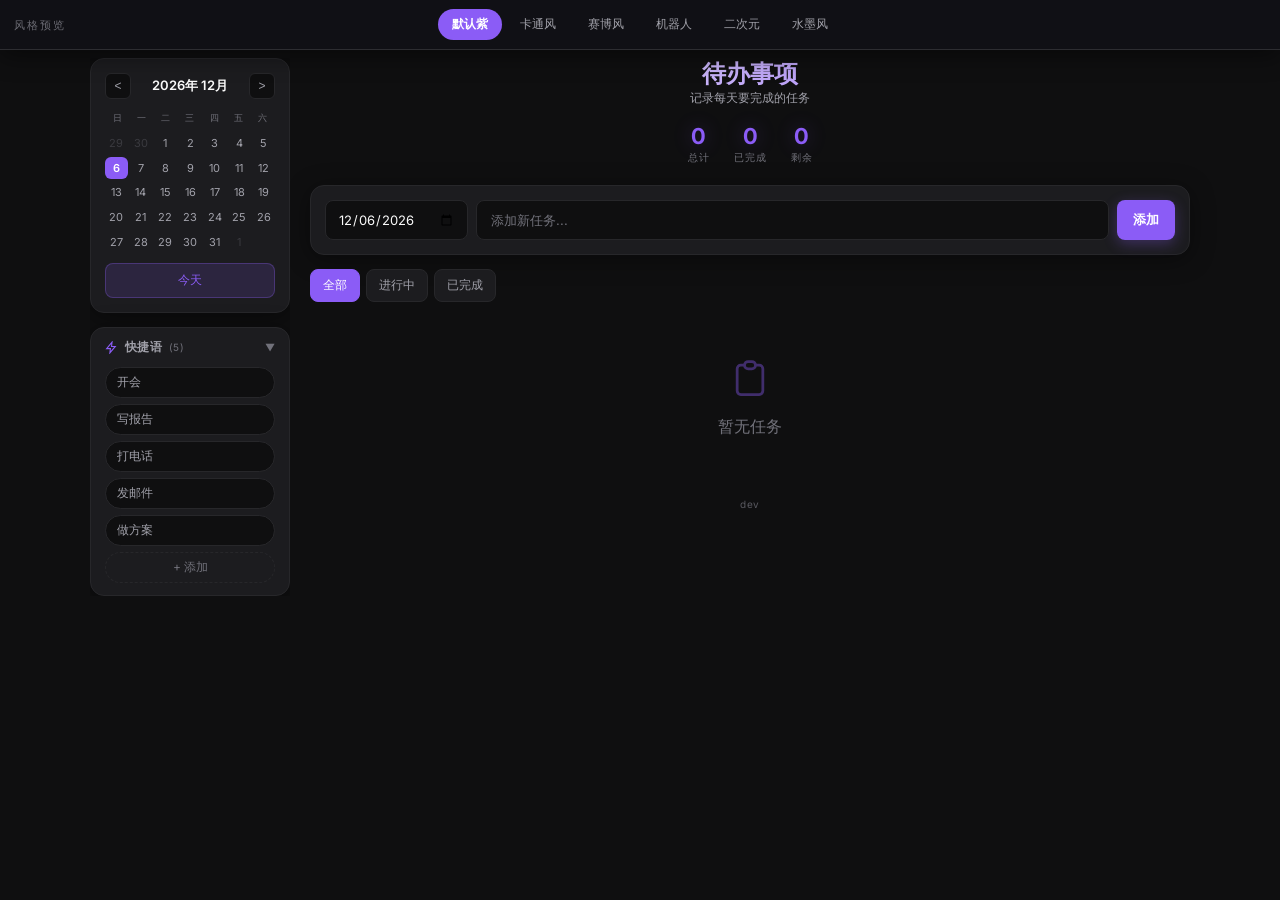
==== index.html @ 4dd4e29d "feat: 风格切换器改为常驻，默认紫，选择记忆 - 去掉「带 ?skin= 才显示」的门控，切换器始终显示；body 直接带 has-skinbar - 状态优先级：URL ?skin= > loc" ====
<!DOCTYPE html>
<html lang="zh-CN">
<head>
  <meta charset="UTF-8">
  <meta name="viewport" content="width=device-width, initial-scale=1.0">
  <title>待办事项</title>
  <link rel="icon" href="data:image/svg+xml,%3Csvg xmlns='http://www.w3.org/2000/svg' viewBox='0 0 32 32'%3E%3Crect width='32' height='32' rx='7' fill='%238b5cf6'/%3E%3Cpath d='M9 16.5l4.5 4.5L23 11' fill='none' stroke='%23fff' stroke-width='3' stroke-linecap='round' stroke-linejoin='round'/%3E%3C/svg%3E">
  <link href="https://fonts.googleapis.com/css2?family=Inter:wght@400;500;600;700&display=swap" rel="stylesheet">
  <style>
    * { margin: 0; padding: 0; box-sizing: border-box; }
    :root {
      --bg-primary: #0f0f10; --bg-card: #1c1c1f; --text-primary: #fafafa;
      --text-secondary: #a1a1aa; --text-muted: #71717a; --border: #27272a;
      --accent: #8b5cf6; --accent-light: rgba(139,92,246,0.15);
      --accent-glow: rgba(139,92,246,0.3); --danger: #f87171; --success: #4ade80; --shadow: 0 4px 24px rgba(0,0,0,0.4);
    }
    body { font-family: Inter, sans-serif; background: var(--bg-primary); color: var(--text-primary); min-height: 100vh; padding: 24px; }
    .layout { display: flex; gap: 20px; max-width: 1100px; margin: 0 auto; }
    .sidebar { width: 200px; flex-shrink: 0; position: sticky; top: 24px; align-self: flex-start; max-height: calc(100vh - 48px); overflow-y: auto; scrollbar-width: thin; }
    .sidebar::-webkit-scrollbar { width: 4px; }
    .sidebar::-webkit-scrollbar-thumb { background: var(--border); border-radius: 2px; }
    .main { flex: 1; min-width: 0; }
    header { text-align: center; margin-bottom: 20px; }
    h1 { font-size: 24px; font-weight: 700; background: linear-gradient(135deg,var(--text-primary),var(--accent)); -webkit-background-clip: text; -webkit-text-fill-color: transparent; }
    .subtitle { color: var(--text-secondary); font-size: 12px; }
    .calendar-card { background: var(--bg-card); border-radius: 14px; padding: 14px; box-shadow: var(--shadow); border: 1px solid var(--border); }
    .calendar-header { display: flex; justify-content: space-between; align-items: center; margin-bottom: 10px; }
    .cal-title { font-size: 13px; font-weight: 600; }
    .cal-nav { width: 26px; height: 26px; border: 1px solid var(--border); background: var(--bg-primary); border-radius: 6px; cursor: pointer; font-size: 12px; display: flex; align-items: center; justify-content: center; color: var(--text-secondary); }
    .cal-nav:hover { border-color: var(--accent); color: var(--accent); background: var(--accent-light); }
    .calendar-weekdays { display: grid; grid-template-columns: repeat(7,1fr); text-align: center; margin-bottom: 4px; }
    .calendar-weekdays span { font-size: 9px; color: var(--text-muted); padding: 3px; }
    .calendar-grid { display: grid; grid-template-columns: repeat(7,1fr); gap: 2px; }
    .cal-day { aspect-ratio: 1; display: flex; align-items: center; justify-content: center; font-size: 11px; border-radius: 6px; cursor: pointer; transition: all 0.15s; position: relative; color: var(--text-secondary); }
    .cal-day:hover { background: var(--border); color: var(--text-primary); }
    .cal-day.other-month { color: var(--text-muted); opacity: 0.35; }
    .cal-day.today { background: var(--accent-light); color: var(--accent); font-weight: 600; }
    .cal-day.selected { background: linear-gradient(135deg,var(--accent),var(--accent)); color: white; font-weight: 600; }
    .cal-day.has-todos::after { content: ''; position: absolute; bottom: 3px; width: 3px; height: 3px; background: var(--accent); border-radius: 50%; }
    .cal-day.selected.has-todos::after { background: white; }
    .today-btn { width: 100%; margin-top: 10px; padding: 8px; background: var(--accent-light); border: 1px solid var(--accent-glow); border-radius: 8px; font-size: 12px; font-weight: 500; color: var(--accent); cursor: pointer; font-family: inherit; }
    .today-btn:hover { background: var(--accent); color: white; }
    .stats { display: flex; justify-content: center; gap: 24px; margin-top: 16px; }
    .stat { display: flex; flex-direction: column; align-items: center; gap: 2px; }
    .stat-value { font-size: 22px; font-weight: 700; color: var(--accent); text-shadow: 0 0 20px var(--accent-glow); }
    .stat-label { font-size: 10px; color: var(--text-muted); text-transform: uppercase; letter-spacing: 1px; }
    .input-card { background: var(--bg-card); border-radius: 14px; padding: 14px; box-shadow: var(--shadow); margin-bottom: 14px; border: 1px solid var(--border); }
    .input-row { display: flex; gap: 8px; }
    .input-wrap { position: relative; flex: 1; min-width: 0; display: flex; }
    .input-wrap input[type="text"] { flex: 1; min-width: 0; padding-right: 34px; }
    .input-clear { position: absolute; right: 7px; top: 50%; transform: translateY(-50%); width: 20px; height: 20px; padding: 0; border: none; border-radius: 50%; background: var(--border); color: var(--text-secondary); cursor: pointer; display: none; align-items: center; justify-content: center; transition: background 0.15s, color 0.15s; }
    .input-clear.show { display: flex; }
    .input-clear:hover { background: var(--danger); color: #fff; }
    .input-clear svg { width: 11px; height: 11px; }
    input[type="date"] { padding: 10px 12px; border: 1px solid var(--border); border-radius: 8px; font-size: 13px; font-family: inherit; outline: none; cursor: pointer; background: var(--bg-primary); color: var(--text-primary); }
    input[type="text"] { flex: 1; padding: 10px 14px; border: 1px solid var(--border); border-radius: 8px; font-size: 13px; font-family: inherit; background: var(--bg-primary); color: var(--text-primary); outline: none; }
    input[type="text"]:focus { border-color: var(--accent); box-shadow: 0 0 0 3px var(--accent-light); }
    input[type="text"]::placeholder { color: var(--text-muted); }
    .btn-add { padding: 10px 16px; background: linear-gradient(135deg,var(--accent),var(--accent)); color: white; border: none; border-radius: 8px; font-size: 13px; font-weight: 600; cursor: pointer; box-shadow: 0 4px 14px var(--accent-glow); font-family: inherit; }
    .btn-add:hover { transform: translateY(-1px); }
    .filters { display: flex; gap: 6px; margin-bottom: 14px; }
    .filter-btn { padding: 7px 12px; background: var(--bg-card); border: 1px solid var(--border); border-radius: 8px; font-size: 12px; font-weight: 500; color: var(--text-secondary); cursor: pointer; font-family: inherit; }
    .filter-btn:hover { border-color: var(--text-muted); }
    .filter-btn.active { background: var(--accent); border-color: var(--accent); color: white; }
    .date-section { margin-bottom: 14px; }
    .date-section.collapsed .todo-list { display: none; }
    .date-label { font-size: 12px; font-weight: 600; color: var(--text-secondary); margin-bottom: 8px; display: flex; align-items: center; gap: 6px; cursor: pointer; padding: 4px 8px; border-radius: 6px; transition: background 0.2s; }
    .date-label:hover { background: var(--bg-card); }
    .date-label svg { width: 12px; height: 12px; color: var(--accent); transition: transform 0.2s; }
    .date-section.collapsed .date-label svg { transform: rotate(-90deg); }
    .date-label .tag { font-size: 10px; padding: 2px 6px; border-radius: 4px; background: var(--accent-light); color: var(--accent); font-weight: 500; }
    .date-label .tag.yesterday { background: rgba(251,146,60,0.15); color: #fb923c; }
    .date-label .count { font-size: 10px; color: var(--text-muted); }
    .date-label .chevron { margin-left: auto; font-size: 10px; color: var(--text-muted); transition: transform 0.2s; }
    .date-section.collapsed .date-label .chevron { transform: rotate(-90deg); }
    .date-label .collapsed-hint { font-size: 10px; color: var(--text-muted); margin-left: 8px; }
    .todo-list { display: flex; flex-direction: column; gap: 6px; }
    .todo-item { background: var(--bg-card); border-radius: 10px; padding: 12px 14px; box-shadow: var(--shadow); display: flex; align-items: center; gap: 12px; border: 1px solid var(--border); }
    .todo-item.continued { border-left: 3px solid #fb923c; }
    .todo-item.completed { opacity: 0.7; }
    .checkbox { width: 20px; height: 20px; border: 2px solid var(--border); border-radius: 5px; cursor: pointer; display: flex; align-items: center; justify-content: center; flex-shrink: 0; transition: all 0.2s; }
    .checkbox:hover { border-color: var(--accent); }
    .checkbox.checked { background: var(--success); border-color: var(--success); }
    .checkbox.checked::after { content: ''; width: 5px; height: 9px; border: solid white; border-width: 0 2px 2px 0; transform: rotate(45deg); }
    .todo-content { flex: 1; min-width: 0; }
    .todo-date { font-size: 10px; color: var(--accent); cursor: pointer; margin-bottom: 2px; }
    .todo-date:hover { text-decoration: underline; }
    .todo-text { font-size: 13px; line-height: 1.4; word-break: break-word; }
    .todo-item.completed .todo-text { color: var(--text-muted); text-decoration: line-through; }
    .todo-time { font-size: 10px; color: var(--text-muted); margin-top: 3px; display: flex; gap: 8px; }
    .todo-time .completed-time { color: var(--success); }
    .todo-source { font-size: 10px; color: #fb923c; }
    .todo-actions { display: flex; gap: 4px; opacity: 0; }
    .todo-item:hover .todo-actions { opacity: 1; }
    .btn-edit, .btn-delete { width: 28px; height: 28px; border: none; background: transparent; border-radius: 6px; cursor: pointer; display: flex; align-items: center; justify-content: center; color: var(--text-muted); }
    .btn-edit:hover { background: var(--accent-light); color: var(--accent); }
    .btn-delete:hover { background: rgba(248,113,113,0.1); color: var(--danger); }
    .btn-edit svg, .btn-delete svg { width: 14px; height: 14px; }
    .empty-state { text-align: center; padding: 40px 20px; color: var(--text-muted); }
    .empty-state svg { width: 44px; height: 44px; margin-bottom: 12px; opacity: 0.4; color: var(--accent); }
    .clear-completed { margin-top: 16px; text-align: center; }
    .build-tag { margin-top: 20px; text-align: center; font-size: 10px; color: var(--text-muted); letter-spacing: .5px; opacity: .75; }
    .btn-clear { padding: 8px 16px; background: transparent; border: 1px solid var(--border); border-radius: 8px; font-size: 12px; color: var(--text-secondary); cursor: pointer; font-family: inherit; }
    .btn-clear:hover { border-color: var(--danger); color: var(--danger); }
    @media (max-width: 768px) { body { padding: 16px; } .layout { flex-direction: column; } .sidebar { width: 100%; position: static; max-height: none; overflow: visible; } .input-row { flex-direction: column; } .btn-add { width: 100%; } .todo-actions { opacity: 1; } }

    /* ---- 快捷语面板 ---- */
    .quick-card { background: var(--bg-card); border-radius: 14px; box-shadow: var(--shadow); border: 1px solid var(--border); margin-top: 14px; overflow: hidden; }
    .sidebar .quick-chips { flex-direction: column; align-items: stretch; }
    .sidebar .quick-chip, .sidebar .quick-add { width: 100%; }
    .sidebar .quick-chip > span:first-child { flex: 1; min-width: 0; }
    .sidebar .quick-editor { flex-wrap: wrap; }
    .sidebar .quick-editor input { flex: 1 1 100%; }
    .quick-head { display: flex; align-items: center; justify-content: space-between; padding: 11px 14px; cursor: pointer; user-select: none; }
    .quick-head:hover { background: var(--bg-primary); }
    .quick-title { display: flex; align-items: center; gap: 7px; font-size: 12px; font-weight: 600; color: var(--text-secondary); letter-spacing: 0.3px; }
    .quick-title svg { width: 13px; height: 13px; color: var(--accent); }
    .quick-count { font-size: 10px; font-weight: 400; color: var(--text-muted); }
    .quick-chevron { font-size: 10px; color: var(--text-muted); transition: transform 0.2s; }
    .quick-card.collapsed .quick-chevron { transform: rotate(-90deg); }
    .quick-card.collapsed .quick-body { display: none; }
    .quick-body { padding: 0 14px 12px; }
    .quick-chips { display: flex; flex-wrap: wrap; gap: 6px; }
    .quick-chip { position: relative; display: inline-flex; align-items: center; max-width: 100%; padding: 6px 11px; background: var(--bg-primary); border: 1px solid var(--border); border-radius: 20px; font-size: 12px; color: var(--text-secondary); cursor: pointer; transition: all 0.15s; }
    .quick-chip > span { overflow: hidden; text-overflow: ellipsis; white-space: nowrap; }
    .quick-chip:hover { border-color: var(--accent); color: var(--accent); background: var(--accent-light); }
    .quick-chip-actions { display: none; gap: 3px; margin-left: 6px; flex-shrink: 0; }
    .quick-chip:hover .quick-chip-actions { display: inline-flex; }
    .quick-chip-btn { width: 16px; height: 16px; padding: 0; border: none; border-radius: 50%; cursor: pointer; font-size: 9px; line-height: 1; font-family: inherit; display: inline-flex; align-items: center; justify-content: center; }
    .quick-chip-btn.edit { background: var(--accent); color: #fff; }
    .quick-chip-btn.del { background: var(--danger); color: #fff; }
    .quick-add { padding: 6px 11px; background: transparent; border: 1px dashed var(--border); border-radius: 20px; font-size: 12px; color: var(--text-muted); cursor: pointer; font-family: inherit; transition: all 0.15s; }
    .quick-add:hover { border-color: var(--accent); color: var(--accent); }
    .quick-editor { display: none; gap: 6px; margin-top: 10px; }
    .quick-editor.show { display: flex; }
    .quick-editor input { flex: 1; min-width: 0; padding: 7px 11px; background: var(--bg-primary); border: 1px solid var(--border); border-radius: 8px; font-size: 12px; font-family: inherit; color: var(--text-primary); outline: none; }
    .quick-editor input:focus { border-color: var(--accent); box-shadow: 0 0 0 3px var(--accent-light); }
    .quick-editor button { padding: 7px 12px; border-radius: 8px; font-size: 12px; font-family: inherit; cursor: pointer; border: none; }
    .quick-save { background: var(--accent); color: #fff; font-weight: 600; }
    .quick-cancel { background: var(--bg-primary); color: var(--text-secondary); border: 1px solid var(--border); }
    .quick-cancel:hover { border-color: var(--text-muted); color: var(--text-primary); }
    @media (max-width: 768px) { .quick-editor { flex-wrap: wrap; } .quick-editor input { flex: 1 1 100%; } }

    /* ================= 风格皮肤 =================
       切换器常驻，默认紫色。选择记在 localStorage（todo_skin），
       也支持 URL 参数 ?skin=xxx 直接指定（优先级最高）。 */
    .skin-bar { display: flex; position: fixed; top: 0; left: 0; right: 0; align-items: center; justify-content: center; flex-wrap: wrap; gap: 4px; padding: 9px 12px; background: rgba(18,18,22,.94); border-bottom: 1px solid rgba(255,255,255,.12); box-shadow: 0 6px 24px rgba(0,0,0,.45); z-index: 9999; font-family: Inter, system-ui, sans-serif; }
    .skin-label { position: absolute; left: 14px; top: 50%; transform: translateY(-50%); font-size: 11px; letter-spacing: 2px; color: #6b6b74; white-space: nowrap; }
    .skin-btn { padding: 7px 14px; border: none; border-radius: 999px; background: transparent; color: #a1a1aa; font-size: 12px; font-family: inherit; cursor: pointer; transition: background .18s, color .18s; white-space: nowrap; }
    .skin-btn:hover { color: #fff; background: rgba(255,255,255,.09); }
    .skin-btn.active { background: #8b5cf6; color: #fff; font-weight: 600; }
    body.has-skinbar { padding-top: 58px; }
    body.has-skinbar .sidebar { top: 82px; max-height: calc(100vh - 106px); }
    @media (max-width: 760px) {
      .skin-label { display: none; }
      .skin-btn { padding: 6px 9px; font-size: 11px; }
      body.has-skinbar { padding-top: 52px; }
      body.has-skinbar .sidebar { top: auto; max-height: none; }
    }

    /* ---------- 1. 卡通风 ---------- */
    body[data-skin="cartoon"] {
      --bg-primary: #2a1f3d; --bg-card: #382a4f; --text-primary: #fff6e5;
      --text-secondary: #d8c8ef; --text-muted: #a893c4; --border: #6b4a9e;
      --accent: #ffd166; --accent-light: rgba(255,209,102,.18); --accent-glow: rgba(255,209,102,.35);
      --danger: #ff7b7b; --success: #7be495;
      --shadow: 5px 5px 0 rgba(18,10,32,.6);
      font-family: "Comic Sans MS", "Chalkboard SE", "Microsoft YaHei", sans-serif;
    }
    body[data-skin="cartoon"]::before {
      content: ''; position: fixed; inset: 0; z-index: 0; pointer-events: none;
      background-image: radial-gradient(rgba(255,209,102,.14) 2px, transparent 2.5px);
      background-size: 26px 26px;
    }
    body[data-skin="cartoon"] .layout { position: relative; z-index: 1; }
    body[data-skin="cartoon"] .calendar-card,
    body[data-skin="cartoon"] .input-card,
    body[data-skin="cartoon"] .quick-card,
    body[data-skin="cartoon"] .todo-item { border-width: 3px; border-radius: 18px; }
    body[data-skin="cartoon"] h1 { background: none; -webkit-text-fill-color: #fff6e5; letter-spacing: .5px; }
    body[data-skin="cartoon"] .btn-add { border: 3px solid #2a1f3d; border-radius: 16px; color: #2a1f3d; font-weight: 700; }
    body[data-skin="cartoon"] .btn-add:hover { transform: translate(3px,3px); box-shadow: 1px 1px 0 rgba(18,10,32,.6); }
    body[data-skin="cartoon"] .filter-btn { border-width: 2px; border-radius: 999px; }
    body[data-skin="cartoon"] .filter-btn.active { color: #2a1f3d; font-weight: 700; }
    body[data-skin="cartoon"] .cal-day { border-radius: 10px; }
    body[data-skin="cartoon"] .cal-day.selected { color: #2a1f3d; font-weight: 700; }
    body[data-skin="cartoon"] .quick-chip { border-radius: 999px; border-width: 2px; }

    /* ---------- 2. 赛博朋克 ---------- */
    body[data-skin="cyber"] {
      --bg-primary: #05070d; --bg-card: #0a1020; --text-primary: #d7f9ff;
      --text-secondary: #7fb8cc; --text-muted: #4a7a8c; --border: #16324a;
      --accent: #00e5ff; --accent-light: rgba(0,229,255,.14); --accent-glow: rgba(0,229,255,.45);
      --danger: #ff2d95; --success: #00ffa3;
      --shadow: 0 0 0 1px rgba(0,229,255,.16), 0 10px 34px rgba(0,229,255,.07);
      font-family: "JetBrains Mono", "Consolas", "Courier New", monospace;
    }
    body[data-skin="cyber"]::before {
      content: ''; position: fixed; inset: 0; z-index: 0; pointer-events: none;
      background-image: linear-gradient(rgba(0,229,255,.06) 1px, transparent 1px), linear-gradient(90deg, rgba(0,229,255,.06) 1px, transparent 1px);
      background-size: 44px 44px;
    }
    body[data-skin="cyber"] .layout { position: relative; z-index: 1; }
    body[data-skin="cyber"] .calendar-card,
    body[data-skin="cyber"] .input-card,
    body[data-skin="cyber"] .quick-card,
    body[data-skin="cyber"] .todo-item {
      border-radius: 0;
      clip-path: polygon(0 12px, 12px 0, 100% 0, 100% calc(100% - 12px), calc(100% - 12px) 100%, 0 100%);
    }
    body[data-skin="cyber"] h1 { background: none; -webkit-text-fill-color: #d7f9ff; text-shadow: 0 0 20px rgba(0,229,255,.6); letter-spacing: 3px; }
    body[data-skin="cyber"] .btn-add { border-radius: 0; color: #05070d; font-weight: 700; letter-spacing: 1.5px; }
    body[data-skin="cyber"] .filter-btn { border-radius: 0; letter-spacing: 1px; }
    body[data-skin="cyber"] .filter-btn.active, body[data-skin="cyber"] .cal-day.selected { color: #05070d; }
    body[data-skin="cyber"] .cal-day { border-radius: 0; }
    body[data-skin="cyber"] .quick-chip { border-radius: 0; }

    /* ---------- 3. 机器人 ---------- */
    body[data-skin="robot"] {
      --bg-primary: #080b09; --bg-card: #101613; --text-primary: #d8e8dd;
      --text-secondary: #7fa08c; --text-muted: #54705f; --border: #26382e;
      --accent: #3dff9e; --accent-light: rgba(61,255,158,.12); --accent-glow: rgba(61,255,158,.3);
      --danger: #ff5d5d; --success: #3dff9e;
      --shadow: inset 0 1px 0 rgba(61,255,158,.07), 0 2px 0 rgba(0,0,0,.7);
      font-family: "JetBrains Mono", "Consolas", monospace;
    }
    body[data-skin="robot"] .calendar-card,
    body[data-skin="robot"] .input-card,
    body[data-skin="robot"] .quick-card,
    body[data-skin="robot"] .todo-item { border-radius: 3px; border-color: #2b4034; }
    body[data-skin="robot"] h1 { background: none; -webkit-text-fill-color: #d8e8dd; letter-spacing: 5px; font-size: 20px; font-weight: 500; }
    body[data-skin="robot"] .subtitle { letter-spacing: 2px; text-transform: uppercase; font-size: 10px; }
    body[data-skin="robot"] .btn-add { border-radius: 3px; color: #080b09; font-weight: 700; letter-spacing: 1px; }
    body[data-skin="robot"] .filter-btn { border-radius: 3px; text-transform: uppercase; letter-spacing: 1px; font-size: 10px; }
    body[data-skin="robot"] .filter-btn.active, body[data-skin="robot"] .cal-day.selected { color: #080b09; }
    body[data-skin="robot"] .cal-day { border-radius: 2px; }
    body[data-skin="robot"] .todo-item { position: relative; }
    body[data-skin="robot"] .todo-item::before,
    body[data-skin="robot"] .todo-item::after { content: ''; position: absolute; width: 3px; height: 3px; background: #3dff9e; opacity: .45; }
    body[data-skin="robot"] .todo-item::before { left: 5px; top: 5px; }
    body[data-skin="robot"] .todo-item::after { right: 5px; bottom: 5px; }
    body[data-skin="robot"] .checkbox { border-radius: 2px; }

    /* ---------- 4. 二次元 ---------- */
    body[data-skin="anime"] {
      --bg-primary: #241a2e; --bg-card: #33243f; --text-primary: #fff0f8;
      --text-secondary: #e0b8d4; --text-muted: #b08aa6; --border: #5c3f6b;
      --accent: #ff8ec7; --accent-light: rgba(255,142,199,.16); --accent-glow: rgba(255,142,199,.4);
      --danger: #ff6b8a; --success: #8ce99a;
      --shadow: 0 8px 28px rgba(255,142,199,.16);
      font-family: "Hiragino Sans", "Yu Gothic", "Microsoft YaHei", sans-serif;
    }
    body[data-skin="anime"] .calendar-card,
    body[data-skin="anime"] .input-card,
    body[data-skin="anime"] .todo-item { border-radius: 18px; }
    body[data-skin="anime"] .quick-card { border-radius: 18px; border-style: dashed; border-color: rgba(255,142,199,.45); }
    body[data-skin="anime"] h1 { background: linear-gradient(135deg,#fff0f8,#ff8ec7); -webkit-background-clip: text; }
    body[data-skin="anime"] .btn-add { border-radius: 999px; color: #2a1030; font-weight: 700; }
    body[data-skin="anime"] .filter-btn { border-radius: 999px; }
    body[data-skin="anime"] .filter-btn.active, body[data-skin="anime"] .cal-day.selected { color: #2a1030; }
    body[data-skin="anime"] .cal-day { border-radius: 10px; }
    body[data-skin="anime"] .quick-chip { border-radius: 999px; }
    body[data-skin="anime"] .checkbox { border-radius: 50%; }

    /* ---------- 5. 水墨 ---------- */
    body[data-skin="ink"] {
      --bg-primary: #14100d; --bg-card: #1d1815; --text-primary: #ece3d5;
      --text-secondary: #b9ab99; --text-muted: #8a7b69; --border: #3b322b;
      --accent: #c8402f; --accent-light: rgba(200,64,47,.16); --accent-glow: rgba(200,64,47,.28);
      --danger: #c8402f; --success: #7a8f5a;
      --shadow: 0 2px 0 rgba(0,0,0,.55);
      font-family: "Songti SC", "STSong", "SimSun", "Noto Serif SC", serif;
    }
    body[data-skin="ink"]::before {
      content: ''; position: fixed; inset: 0; z-index: 0; pointer-events: none;
      background:
        radial-gradient(58% 40% at 12% 6%, rgba(200,64,47,.075), transparent 70%),
        radial-gradient(52% 38% at 88% 94%, rgba(236,227,213,.06), transparent 70%),
        repeating-linear-gradient(90deg, rgba(236,227,213,.022) 0 1px, transparent 1px 3px);
    }
    body[data-skin="ink"] .layout { position: relative; z-index: 1; }
    body[data-skin="ink"] .calendar-card,
    body[data-skin="ink"] .input-card,
    body[data-skin="ink"] .quick-card,
    body[data-skin="ink"] .todo-item { border-radius: 2px; border-left: 3px solid rgba(200,64,47,.6); }
    body[data-skin="ink"] h1 { background: none; -webkit-text-fill-color: #ece3d5; letter-spacing: 7px; font-weight: 500; }
    body[data-skin="ink"] h1::after { content: '记'; display: inline-flex; align-items: center; justify-content: center; width: 15px; height: 15px; margin-left: 14px; border: 1.5px solid #c8402f; color: #c8402f; font-size: 9px; letter-spacing: 0; line-height: 1; vertical-align: middle; opacity: .9; }
    body[data-skin="ink"] .btn-add { border-radius: 2px; background: #c8402f; color: #f5ede1; letter-spacing: 5px; box-shadow: none; }
    body[data-skin="ink"] .btn-add:hover { background: #a93325; }
    body[data-skin="ink"] .filter-btn { border-radius: 2px; letter-spacing: 2px; }
    body[data-skin="ink"] .cal-day { border-radius: 2px; }
    body[data-skin="ink"] .quick-chip { border-radius: 2px; }
    body[data-skin="ink"] .date-label { border-bottom: 1px dotted rgba(236,227,213,.16); border-radius: 0; }
    body[data-skin="ink"] .todo-item { border-width: 1px; border-left-width: 2px; }
    body[data-skin="ink"] .stat-value { text-shadow: none; }
  </style>
</head>
<body class="has-skinbar">
  <div class="skin-bar" role="group" aria-label="风格切换">
    <span class="skin-label">风格预览</span>
    <button class="skin-btn active" data-skin="violet">默认紫</button>
    <button class="skin-btn" data-skin="cartoon">卡通风</button>
    <button class="skin-btn" data-skin="cyber">赛博风</button>
    <button class="skin-btn" data-skin="robot">机器人</button>
    <button class="skin-btn" data-skin="anime">二次元</button>
    <button class="skin-btn" data-skin="ink">水墨风</button>
  </div>
  <div class="layout">
    <aside class="sidebar">
      <div class="calendar-card">
        <div class="calendar-header">
          <button class="cal-nav" id="prev-month">&lt;</button>
          <span class="cal-title" id="cal-title"></span>
          <button class="cal-nav" id="next-month">&gt;</button>
        </div>
        <div class="calendar-weekdays"><span>日</span><span>一</span><span>二</span><span>三</span><span>四</span><span>五</span><span>六</span></div>
        <div class="calendar-grid" id="calendar-grid"></div>
        <button class="today-btn" id="today-btn">今天</button>
      </div>
      <div class="quick-card" id="quick-card">
        <div class="quick-head" id="quick-head">
          <span class="quick-title">
            <svg viewBox="0 0 24 24" fill="none" stroke="currentColor" stroke-width="2"><path d="M13 2L3 14h7l-1 8 10-12h-7l1-8z"/></svg>
            快捷语
            <span class="quick-count" id="quick-count"></span>
          </span>
          <span class="quick-chevron" id="quick-chevron">▼</span>
        </div>
        <div class="quick-body" id="quick-body">
          <div class="quick-chips" id="quick-chips"></div>
          <div class="quick-editor" id="quick-editor">
            <input type="text" id="quick-input" placeholder="输入常用任务短语，回车保存..." maxlength="50">
            <button class="quick-save" id="quick-save">保存</button>
            <button class="quick-cancel" id="quick-cancel">取消</button>
          </div>
        </div>
      </div>
    </aside>
    <main class="main">
      <header>
        <h1>待办事项</h1>
        <p class="subtitle">记录每天要完成的任务</p>
        <div class="stats">
          <div class="stat"><div class="stat-value" id="total-count">0</div><div class="stat-label">总计</div></div>
          <div class="stat"><div class="stat-value" id="completed-count">0</div><div class="stat-label">已完成</div></div>
          <div class="stat"><div class="stat-value" id="remaining-count">0</div><div class="stat-label">剩余</div></div>
        </div>
      </header>
      <div class="input-card">
        <div class="input-row">
          <input type="date" id="todo-date">
          <div class="input-wrap">
            <input type="text" id="todo-input" placeholder="添加新任务..." maxlength="200">
            <button class="input-clear" id="input-clear" type="button" title="清空输入" aria-label="清空输入">
              <svg viewBox="0 0 24 24" fill="none" stroke="currentColor" stroke-width="2.5"><path d="M18 6L6 18M6 6l12 12"/></svg>
            </button>
          </div>
          <button class="btn-add" id="add-btn">添加</button>
        </div>
      </div>
      <div class="filters">
        <button class="filter-btn active" data-filter="all">全部</button>
        <button class="filter-btn" data-filter="active">进行中</button>
        <button class="filter-btn" data-filter="completed">已完成</button>
      </div>
      <div class="todo-list" id="todo-list"></div>
      <div class="clear-completed" id="clear-container" style="display:none;"><button class="btn-clear" id="clear-btn">清除已完成</button></div>
      <div class="build-tag"><span id="build-stamp">dev</span></div>
    </main>
  </div>
  <script>
const STORAGE_KEY = 'todos_v3';
const COLLAPSED_KEY = 'todos_collapsed';

function formatDateKey(date) {
  const y = date.getFullYear();
  const m = String(date.getMonth() + 1).padStart(2, '0');
  const d = String(date.getDate()).padStart(2, '0');
  return y + '-' + m + '-' + d;
}

function getYesterdayKey() {
  const d = new Date();
  d.setDate(d.getDate() - 1);
  return formatDateKey(d);
}

function isPastDate(dateStr) {
  return dateStr < formatDateKey(new Date());
}

function formatDisplayDate(dateStr) {
  const date = new Date(dateStr);
  const today = formatDateKey(new Date());
  const yesterday = getYesterdayKey();
  if (dateStr === today) return '今天';
  if (dateStr === yesterday) return '昨天';
  return (date.getMonth() + 1) + '月' + date.getDate() + '日 ' + ['周日','周一','周二','周三','周四','周五','周六'][date.getDay()];
}

function getDateTag(dateStr) {
  const today = formatDateKey(new Date());
  const yesterday = getYesterdayKey();
  if (dateStr === today) return '<span class="tag">今天</span>';
  if (dateStr === yesterday) return '<span class="tag yesterday">昨天</span>';
  return '';
}

function generateId() { return Date.now().toString(36) + Math.random().toString(36).substr(2); }

function formatTime(ts) {
  const d = new Date(ts);
  return d.getHours().toString().padStart(2,'0') + ':' + d.getMinutes().toString().padStart(2,'0');
}

function formatFullTime(ts) {
  const d = new Date(ts);
  return (d.getMonth() + 1) + '/' + d.getDate() + ' ' + formatTime(ts);
}

function escapeHtml(text) { const d = document.createElement('div'); d.textContent = text; return d.innerHTML; }

let todos = [];
let currentFilter = 'all';
let currentMonth = new Date();
let selectedDate = formatDateKey(new Date());
let collapsedDates = new Set(JSON.parse(localStorage.getItem(COLLAPSED_KEY) || '[]'));

const todoInput = document.getElementById('todo-input');
const todoDate = document.getElementById('todo-date');
const addBtn = document.getElementById('add-btn');
const todoList = document.getElementById('todo-list');
const filterBtns = document.querySelectorAll('.filter-btn');
const clearBtn = document.getElementById('clear-btn');
const clearContainer = document.getElementById('clear-container');
const totalCount = document.getElementById('total-count');
const completedCount = document.getElementById('completed-count');
const remainingCount = document.getElementById('remaining-count');
const calTitle = document.getElementById('cal-title');
const calendarGrid = document.getElementById('calendar-grid');
const prevMonthBtn = document.getElementById('prev-month');
const nextMonthBtn = document.getElementById('next-month');
const todayBtn = document.getElementById('today-btn');

function loadTodos() {
  const s = localStorage.getItem(STORAGE_KEY);
  if (s) { try { todos = JSON.parse(s); } catch(e) { todos = []; } }
}

function saveTodos() { localStorage.setItem(STORAGE_KEY, JSON.stringify(todos)); }
function saveCollapsed() { localStorage.setItem(COLLAPSED_KEY, JSON.stringify([...collapsedDates])); }

function addTodo(text, date) {
  todos.unshift({ id: generateId(), text: text.trim(), completed: false, createdAt: Date.now(), date: date });
  saveTodos();
  renderCalendar();
  render();
}

function toggleTodo(id) {
  const t = todos.find(x => x.id === id);
  if (t) {
    t.completed = !t.completed;
    t.completedAt = t.completed ? Date.now() : null;
    saveTodos();
    renderCalendar();
    render();
  }
}

function editTodo(id, text) {
  const t = todos.find(x => x.id === id);
  if (t && text.trim()) { t.text = text.trim(); saveTodos(); render(); }
}

function changeDate(id, currentDate) {
  const input = document.createElement('input');
  input.type = 'date';
  input.value = currentDate;
  input.style.cssText = 'position:fixed;top:50%;left:50%;transform:translate(-50%,-50%);z-index:1000;padding:10px;border:1px solid var(--accent);border-radius:8px;background:var(--bg-card);color:var(--text-primary);';
  const overlay = document.createElement('div');
  overlay.style.cssText = 'position:fixed;top:0;left:0;right:0;bottom:0;background:rgba(0,0,0,0.5);z-index:999;';
  overlay.onclick = () => { document.body.removeChild(overlay); document.body.removeChild(input); };
  input.onchange = () => {
    if (input.value !== currentDate) {
      const t = todos.find(x => x.id === id);
      if (t) { t.date = input.value; saveTodos(); renderCalendar(); render(); }
    }
    document.body.removeChild(overlay);
    document.body.removeChild(input);
  };
  document.body.appendChild(overlay);
  document.body.appendChild(input);
  input.showPicker ? input.showPicker() : input.focus();
}

function deleteTodo(id) {
  todos = todos.filter(x => x.id !== id);
  saveTodos();
  renderCalendar();
  render();
}

function clearCompleted() {
  todos = todos.filter(x => !x.completed);
  saveTodos();
  renderCalendar();
  render();
}

function updateStats() {
  totalCount.textContent = todos.length;
  completedCount.textContent = todos.filter(x => x.completed).length;
  remainingCount.textContent = todos.length - todos.filter(x => x.completed).length;
}

function toggleCollapse(dateKey) {
  if (collapsedDates.has(dateKey)) collapsedDates.delete(dateKey);
  else collapsedDates.add(dateKey);
  saveCollapsed();
  const section = document.querySelector('.date-section[data-date="' + dateKey + '"]');
  if (section) section.classList.toggle('collapsed', collapsedDates.has(dateKey));
}

function getGroupedTodos() {
  let filtered = currentFilter === 'active' ? todos.filter(x => !x.completed) :
                 currentFilter === 'completed' ? todos.filter(x => x.completed) : todos;
  const today = formatDateKey(new Date());
  const yesterday = getYesterdayKey();
  const grouped = {};
  filtered.forEach(t => { if (!grouped[t.date]) grouped[t.date] = []; grouped[t.date].push({...t, isContinued: false}); });
  if (currentFilter !== 'completed') {
    const yesterdayUndone = todos.filter(x => x.date === yesterday && !x.completed && currentFilter === 'all');
    if (yesterdayUndone.length > 0) {
      if (!grouped[today]) grouped[today] = [];
      yesterdayUndone.forEach(x => grouped[today].push({...x, isContinued: true}));
    }
  }
  return grouped;
}

function startEdit(id, text) {
  const item = document.querySelector('.todo-item[data-id="' + id + '"]');
  const content = item.querySelector('.todo-content');
  const textEl = content.querySelector('.todo-text');
  textEl.style.display = 'none';
  const input = document.createElement('input');
  input.type = 'text';
  input.value = text;
  input.style.cssText = 'width:100%;padding:6px 10px;border:1px solid var(--accent);border-radius:6px;font-size:13px;font-family:inherit;background:var(--bg-primary);color:var(--text-primary);outline:none;';
  input.onblur = () => editTodo(id, input.value);
  input.onkeydown = e => { if (e.key === 'Enter') editTodo(id, input.value); if (e.key === 'Escape') render(); };
  content.insertBefore(input, textEl);
  input.focus();
  input.select();
}

function renderCalendar() {
  const year = currentMonth.getFullYear();
  const month = currentMonth.getMonth();
  calTitle.textContent = year + '年 ' + (month + 1) + '月';
  const firstDay = new Date(year, month, 1);
  const lastDay = new Date(year, month + 1, 0);
  const startDow = firstDay.getDay();
  const daysInMonth = lastDay.getDate();
  const today = formatDateKey(new Date());
  let html = '';
  const prevMonth = new Date(year, month, 0);
  const prevDays = prevMonth.getDate();
  for (let i = startDow - 1; i >= 0; i--) html += '<div class="cal-day other-month">' + (prevDays - i) + '</div>';
  for (let d = 1; d <= daysInMonth; d++) {
    const dateKey = formatDateKey(new Date(year, month, d));
    const classes = 'cal-day' + (dateKey === today ? ' today' : '') + (dateKey === selectedDate ? ' selected' : '') + (todos.some(t => t.date === dateKey) ? ' has-todos' : '');
    html += '<div class="' + classes + '" data-date="' + dateKey + '">' + d + '</div>';
  }
  const remaining = (startDow + daysInMonth) % 7;
  for (let d = 1; d < (remaining === 0 ? 0 : 7 - remaining); d++) html += '<div class="cal-day other-month">' + d + '</div>';
  calendarGrid.innerHTML = html;
  calendarGrid.querySelectorAll('.cal-day:not(.other-month)').forEach(el => {
    el.onclick = () => { selectedDate = el.dataset.date; todoDate.value = selectedDate; renderCalendar(); render(); };
  });
}

function render() {
  const grouped = getGroupedTodos();
  const today = formatDateKey(new Date());
  const dateKeys = Object.keys(grouped).sort((a, b) => b.localeCompare(a));
  
  if (dateKeys.length === 0) {
    todoList.innerHTML = '<div class="empty-state"><svg viewBox="0 0 24 24" fill="none" stroke="currentColor" stroke-width="1.5"><path d="M9 5H7a2 2 0 00-2 2v12a2 2 0 002 2h10a2 2 0 002-2V7a2 2 0 00-2-2h-2M9 5a2 2 0 002 2h2a2 2 0 002-2M9 5a2 2 0 012-2h2a2 2 0 012 2"/></svg><p>暂无任务</p></div>';
  } else {
    let html = '';
    dateKeys.forEach(dateKey => {
      const dayTodos = grouped[dateKey];
      const continued = dayTodos.filter(t => t.isContinued).length;
      const tag = getDateTag(dateKey);
      const subLabel = dateKey === today && continued > 0 ? ' <span style="color:#fb923c;font-size:10px">(含昨日未完成 ' + continued + ' 项)</span>' : '';
      const isPast = isPastDate(dateKey);
      const isCollapsed = collapsedDates.has(dateKey);
      const hint = isPast && isCollapsed ? '<span class="collapsed-hint">(' + dayTodos.length + ' 项)</span>' : '';
      
      html += '<div class="date-section' + (isCollapsed ? ' collapsed' : '') + '" data-date="' + dateKey + '">';
      html += '<div class="date-label" onclick="toggleCollapse(\'' + dateKey + '\')"><svg viewBox="0 0 24 24" fill="none" stroke="currentColor" stroke-width="2"><path d="M19 9l-7 7-7-7"/></svg>' + formatDisplayDate(dateKey) + ' ' + tag + ' <span class="count">(' + dayTodos.length + ')' + subLabel + hint + '</span><span class="chevron">▼</span></div>';
      html += '<div class="todo-list">' + dayTodos.map(t => {
        const cls = 'todo-item' + (t.completed ? ' completed' : '') + (t.isContinued ? ' continued' : '');
        let timeHtml = '<div class="todo-time"><span>创建 ' + formatTime(t.createdAt) + '</span>';
        if (t.completed && t.completedAt) timeHtml += '<span class="completed-time">完成 ' + formatFullTime(t.completedAt) + '</span>';
        timeHtml += '</div>';
        if (t.isContinued) timeHtml = '<div class="todo-time"><span class="todo-source">来自昨天</span></div>';
        return '<div class="' + cls + '" data-id="' + t.id + '"><div class="checkbox' + (t.completed ? ' checked' : '') + '" onclick="toggleTodo(\'' + t.id + '\')"></div><div class="todo-content"><div class="todo-date" onclick="changeDate(\'' + t.id + '\',\'' + t.date + '\')">' + formatDisplayDate(t.date) + '</div><div class="todo-text" ondblclick="startEdit(\'' + t.id + '\',\'' + escapeHtml(t.text).replace(/'/g, "\\'") + '\')">' + escapeHtml(t.text) + '</div>' + timeHtml + '</div><div class="todo-actions"><button class="btn-edit" onclick="startEdit(\'' + t.id + '\',\'' + escapeHtml(t.text).replace(/'/g, "\\'") + '\')" title="编辑"><svg viewBox="0 0 24 24" fill="none" stroke="currentColor" stroke-width="2"><path d="M11 4H4a2 2 0 00-2 2v14a2 2 0 002 2h14a2 2 0 002-2v-7"/><path d="M18.5 2.5a2.121 2.121 0 013 3L12 15l-4 1 1-4 9.5-9.5z"/></svg></button><button class="btn-delete" onclick="deleteTodo(\'' + t.id + '\')" title="删除"><svg viewBox="0 0 24 24" fill="none" stroke="currentColor" stroke-width="2"><path d="M19 7l-.867 12.142A2 2 0 0116.138 21H7.862a2 2 0 01-1.995-1.858L5 7m5 4v6m4-6v6m1-10V4a1 1 0 00-1-1h-4a1 1 0 00-1 1v3M4 7h16"/></svg></button></div></div>';
      }).join('') + '</div></div>';
    });
    todoList.innerHTML = html;
  }
  clearContainer.style.display = todos.some(t => t.completed) ? 'block' : 'none';
  updateStats();
  syncInputClear();
}

addBtn.onclick = () => { if (todoInput.value.trim()) { addTodo(todoInput.value, todoDate.value || formatDateKey(new Date())); todoInput.value = ''; syncInputClear(); } };
todoInput.onkeydown = e => { if (e.key === 'Enter' && todoInput.value.trim()) { addTodo(todoInput.value, todoDate.value || formatDateKey(new Date())); todoInput.value = ''; syncInputClear(); } };
filterBtns.forEach(btn => { btn.onclick = () => { filterBtns.forEach(b => b.classList.remove('active')); btn.classList.add('active'); currentFilter = btn.dataset.filter; render(); }; });
clearBtn.onclick = clearCompleted;
prevMonthBtn.onclick = () => { currentMonth.setMonth(currentMonth.getMonth() - 1); renderCalendar(); };
nextMonthBtn.onclick = () => { currentMonth.setMonth(currentMonth.getMonth() + 1); renderCalendar(); };
todayBtn.onclick = () => { selectedDate = formatDateKey(new Date()); currentMonth = new Date(); todoDate.value = selectedDate; renderCalendar(); render(); };

/* ---------- 快捷语面板 ---------- */
const QUICK_KEY = 'quick_phrases_v1';
const QUICK_COLLAPSED_KEY = 'quick_collapsed';
const QUICK_DEFAULTS = ['开会', '写报告', '打电话', '发邮件', '做方案'];

let quickPhrases = [];
let quickEditingIndex = -1;
let quickCollapsed = false;

const quickCard = document.getElementById('quick-card');
const quickHead = document.getElementById('quick-head');
const quickChips = document.getElementById('quick-chips');
const quickCount = document.getElementById('quick-count');
const quickEditor = document.getElementById('quick-editor');
const quickInput = document.getElementById('quick-input');
const quickSaveBtn = document.getElementById('quick-save');
const quickCancelBtn = document.getElementById('quick-cancel');

function loadQuickPhrases() {
  const raw = localStorage.getItem(QUICK_KEY);
  if (raw === null) { quickPhrases = QUICK_DEFAULTS.slice(); return; }
  try {
    const parsed = JSON.parse(raw);
    quickPhrases = Array.isArray(parsed)
      ? parsed.filter(p => typeof p === 'string' && p.trim())
      : QUICK_DEFAULTS.slice();
  } catch (e) {
    quickPhrases = QUICK_DEFAULTS.slice();
  }
}

function saveQuickPhrases() {
  try { localStorage.setItem(QUICK_KEY, JSON.stringify(quickPhrases)); } catch (e) {}
}

// 全部用 DOM API + textContent 构建，不做字符串拼接，避免引号/HTML 转义类 bug
function renderQuickPhrases() {
  quickChips.innerHTML = '';
  quickPhrases.forEach((phrase, index) => {
    const chip = document.createElement('div');
    chip.className = 'quick-chip';
    chip.title = '点击填入输入框';

    const label = document.createElement('span');
    label.textContent = phrase;
    chip.appendChild(label);

    const actions = document.createElement('span');
    actions.className = 'quick-chip-actions';

    const editBtn = document.createElement('button');
    editBtn.type = 'button';
    editBtn.className = 'quick-chip-btn edit';
    editBtn.textContent = '改';
    editBtn.title = '编辑';
    editBtn.addEventListener('click', ev => { ev.stopPropagation(); openQuickEditor(index); });

    const delBtn = document.createElement('button');
    delBtn.type = 'button';
    delBtn.className = 'quick-chip-btn del';
    delBtn.textContent = '删';
    delBtn.title = '删除';
    delBtn.addEventListener('click', ev => { ev.stopPropagation(); deleteQuickPhrase(index); });

    actions.appendChild(editBtn);
    actions.appendChild(delBtn);
    chip.appendChild(actions);
    chip.addEventListener('click', () => useQuickPhrase(index));
    quickChips.appendChild(chip);
  });

  const addBtn = document.createElement('button');
  addBtn.type = 'button';
  addBtn.className = 'quick-add';
  addBtn.textContent = '+ 添加';
  addBtn.addEventListener('click', () => openQuickEditor(-1));
  quickChips.appendChild(addBtn);

  quickCount.textContent = quickPhrases.length ? '(' + quickPhrases.length + ')' : '';
}

function useQuickPhrase(index) {
  const phrase = quickPhrases[index];
  if (typeof phrase !== 'string') return;
  todoInput.value = phrase;
  todoInput.focus();
  syncInputClear();
  const len = phrase.length;
  try { todoInput.setSelectionRange(len, len); } catch (e) {}
}

function openQuickEditor(index) {
  quickEditingIndex = typeof index === 'number' ? index : -1;
  quickInput.value = quickEditingIndex >= 0 ? (quickPhrases[quickEditingIndex] || '') : '';
  quickEditor.classList.add('show');
  quickInput.focus();
  try { quickInput.setSelectionRange(quickInput.value.length, quickInput.value.length); } catch (e) {}
}

function closeQuickEditor() {
  quickEditingIndex = -1;
  quickInput.value = '';
  quickEditor.classList.remove('show');
}

function commitQuickPhrase() {
  const text = quickInput.value.trim();
  if (!text) { quickInput.focus(); return; }
  if (quickEditingIndex >= 0 && quickEditingIndex < quickPhrases.length) {
    quickPhrases[quickEditingIndex] = text;
  } else {
    quickPhrases.push(text);
  }
  saveQuickPhrases();
  closeQuickEditor();
  renderQuickPhrases();
}

function deleteQuickPhrase(index) {
  if (index < 0 || index >= quickPhrases.length) return;
  quickPhrases.splice(index, 1);
  saveQuickPhrases();
  if (quickEditingIndex === index) closeQuickEditor();
  else if (quickEditingIndex > index) quickEditingIndex -= 1;
  renderQuickPhrases();
}

function toggleQuickPanel() {
  quickCollapsed = !quickCollapsed;
  quickCard.classList.toggle('collapsed', quickCollapsed);
  try { localStorage.setItem(QUICK_COLLAPSED_KEY, quickCollapsed ? '1' : '0'); } catch (e) {}
}

quickHead.addEventListener('click', toggleQuickPanel);
quickSaveBtn.addEventListener('click', commitQuickPhrase);
quickCancelBtn.addEventListener('click', closeQuickEditor);
quickInput.addEventListener('keydown', e => {
  if (e.key === 'Enter') { e.preventDefault(); commitQuickPhrase(); }
  else if (e.key === 'Escape') { e.preventDefault(); closeQuickEditor(); }
});

loadQuickPhrases();
quickCollapsed = localStorage.getItem(QUICK_COLLAPSED_KEY) === '1';
quickCard.classList.toggle('collapsed', quickCollapsed);
renderQuickPhrases();

/* ---------- 任务输入框：一键清空 ---------- */
const inputClearBtn = document.getElementById('input-clear');

function syncInputClear() {
  inputClearBtn.classList.toggle('show', todoInput.value.length > 0);
}

inputClearBtn.addEventListener('click', () => {
  todoInput.value = '';
  syncInputClear();
  todoInput.focus();
});
todoInput.addEventListener('input', syncInputClear);
todoInput.addEventListener('compositionend', syncInputClear);
syncInputClear();

/* ---------- 风格皮肤：切换器常驻，默认紫，选择持久化 ---------- */
(function () {
  const SKIN_KEY = 'todo_skin';
  const SKINS = ['violet', 'cartoon', 'cyber', 'robot', 'anime', 'ink'];
  const bar = document.querySelector('.skin-bar');
  if (!bar) return;
  const btns = Array.prototype.slice.call(bar.querySelectorAll('.skin-btn'));

  function normalize(name) {
    if (name === 'lab') return 'violet';
    return SKINS.indexOf(name) >= 0 ? name : 'violet';
  }

  // 唯一的状态出口：改 body 属性 + 同步按钮高亮。定时切换时直接调用它即可。
  function apply(name) {
    const skin = normalize(name);
    if (skin === 'violet') document.body.removeAttribute('data-skin');
    else document.body.setAttribute('data-skin', skin);
    btns.forEach(b => b.classList.toggle('active', b.dataset.skin === skin));
    return skin;
  }

  function remember(skin) {
    try { localStorage.setItem(SKIN_KEY, skin); } catch (e) {}
  }

  let initial = 'violet';
  try {
    const param = new URLSearchParams(location.search).get('skin');
    const stored = localStorage.getItem(SKIN_KEY);
    initial = normalize(param || stored || 'violet');
  } catch (e) {}

  apply(initial);

  bar.addEventListener('click', e => {
    const b = e.target.closest('.skin-btn');
    if (!b) return;
    remember(apply(b.dataset.skin));
  });
})();

todoDate.value = selectedDate;
loadTodos();
renderCalendar();
render();
  </script>
</body>
</html>
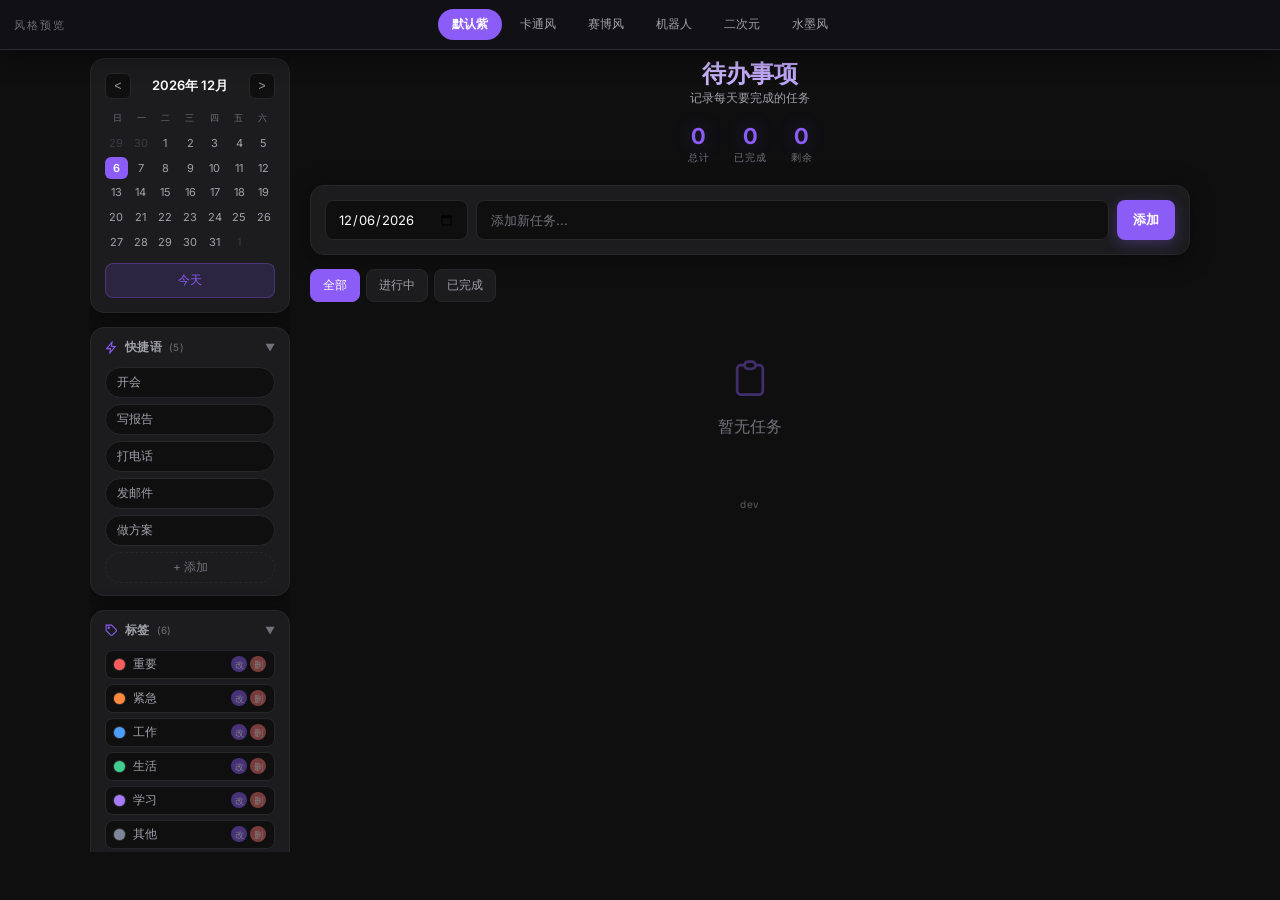
==== commit 020d1f91: "feat: 标签系统 — 全局标签可增删改+颜色，拖动标签到待办事项上 数据模型照抄 Aurora Board：全局标签表独立存 labels_v1（{id,name,color}），待办事项只存标签" ====
--- a/index.html
+++ b/index.html
@@ -293,6 +293,66 @@
     body[data-skin="ink"] .date-label { border-bottom: 1px dotted rgba(236,227,213,.16); border-radius: 0; }
     body[data-skin="ink"] .todo-item { border-width: 1px; border-left-width: 2px; }
     body[data-skin="ink"] .stat-value { text-shadow: none; }
+
+    /* ---- 标签系统 ----
+       全局标签表存 labels_v1（{id,name,color}），待办事项只存标签 id 数组。
+       因此改名/改色只改标签表一处，事项渲染时按 id 现查名称与颜色，自动跟随。 */
+    .label-card { background: var(--bg-card); border-radius: 14px; box-shadow: var(--shadow); border: 1px solid var(--border); margin-top: 14px; overflow: hidden; }
+    .label-head { display: flex; align-items: center; justify-content: space-between; padding: 11px 14px; cursor: pointer; user-select: none; }
+    .label-head:hover { background: var(--bg-primary); }
+    .label-title { display: flex; align-items: center; gap: 7px; font-size: 12px; font-weight: 600; color: var(--text-secondary); letter-spacing: 0.3px; }
+    .label-title svg { width: 13px; height: 13px; color: var(--accent); }
+    .label-count { font-size: 10px; font-weight: 400; color: var(--text-muted); }
+    .label-chevron { font-size: 10px; color: var(--text-muted); transition: transform 0.2s; }
+    .label-card.collapsed .label-chevron { transform: rotate(-90deg); }
+    .label-card.collapsed .label-body { display: none; }
+    .label-body { padding: 0 14px 12px; }
+    .label-list { display: flex; flex-direction: column; gap: 5px; }
+    .label-row { display: flex; align-items: center; gap: 8px; padding: 5px 8px; background: var(--bg-primary); border: 1px solid var(--border); border-radius: 8px; cursor: grab; transition: border-color 0.15s, opacity 0.15s; }
+    .label-row:hover { border-color: var(--accent); }
+    .label-row.dragging { opacity: 0.4; cursor: grabbing; }
+    .label-dot { width: 11px; height: 11px; border-radius: 50%; flex-shrink: 0; box-shadow: 0 0 0 1px rgba(255,255,255,.14); }
+    .label-name { flex: 1; min-width: 0; font-size: 12px; color: var(--text-secondary); overflow: hidden; text-overflow: ellipsis; white-space: nowrap; }
+    .label-row:hover .label-name { color: var(--text-primary); }
+    .label-row-actions { display: inline-flex; gap: 3px; flex-shrink: 0; opacity: .45; transition: opacity .15s; }
+    .label-row:hover .label-row-actions { opacity: 1; }
+    .label-row-btn { width: 16px; height: 16px; padding: 0; border: none; border-radius: 50%; cursor: pointer; font-size: 9px; line-height: 1; font-family: inherit; display: inline-flex; align-items: center; justify-content: center; }
+    .label-row-btn.edit { background: var(--accent); color: #fff; }
+    .label-row-btn.del { background: var(--danger); color: #fff; }
+    .label-add { padding: 6px 11px; background: transparent; border: 1px dashed var(--border); border-radius: 8px; font-size: 12px; color: var(--text-muted); cursor: pointer; font-family: inherit; transition: all 0.15s; width: 100%; }
+    .label-add:hover { border-color: var(--accent); color: var(--accent); }
+    .label-hint { font-size: 10px; color: var(--text-muted); margin-top: 8px; line-height: 1.5; }
+    .label-editor { display: none; margin-top: 10px; }
+    .label-editor.show { display: block; }
+    .label-editor input[type="text"] { width: 100%; padding: 7px 11px; background: var(--bg-primary); border: 1px solid var(--border); border-radius: 8px; font-size: 12px; font-family: inherit; color: var(--text-primary); outline: none; }
+    .label-editor input[type="text"]:focus { border-color: var(--accent); box-shadow: 0 0 0 3px var(--accent-light); }
+    .label-palette { display: flex; flex-wrap: wrap; gap: 4px; margin-top: 8px; align-items: center; }
+    .label-sw { width: 18px; height: 18px; padding: 0; border: 2px solid transparent; border-radius: 50%; cursor: pointer; }
+    .label-sw.on { border-color: var(--text-primary); box-shadow: 0 0 0 1px var(--bg-primary); }
+    .label-custom { width: 22px; height: 22px; padding: 0; border: 1px solid var(--border); border-radius: 50%; background: none; cursor: pointer; }
+    .label-error { display: none; font-size: 11px; color: var(--danger); margin-top: 6px; }
+    .label-error.show { display: block; }
+    .label-confirm { display: flex; align-items: center; gap: 6px; padding: 7px 9px; background: rgba(248,113,113,.08); border: 1px solid rgba(248,113,113,.35); border-radius: 8px; font-size: 11px; color: var(--text-secondary); line-height: 1.45; }
+    .label-confirm-text { flex: 1; min-width: 0; }
+    .label-confirm button { padding: 4px 9px; border-radius: 6px; font-size: 11px; font-family: inherit; cursor: pointer; border: none; flex-shrink: 0; }
+    .label-confirm-ok { background: var(--danger); color: #fff; font-weight: 600; }
+    .label-confirm-cancel { background: var(--bg-primary); color: var(--text-secondary); border: 1px solid var(--border); }
+    .label-confirm-cancel:hover { border-color: var(--text-muted); color: var(--text-primary); }
+    .label-editor-actions { display: flex; gap: 6px; margin-top: 10px; }
+    .label-editor-actions button { flex: 1; padding: 7px 12px; border-radius: 8px; font-size: 12px; font-family: inherit; cursor: pointer; border: none; }
+    .label-save { background: var(--accent); color: #fff; font-weight: 600; }
+    .label-cancel { background: var(--bg-primary); color: var(--text-secondary); border: 1px solid var(--border); }
+    .label-cancel:hover { border-color: var(--text-muted); color: var(--text-primary); }
+    /* 事项内的标签 chip：颜色来自标签表，右边 × 只移除本事项的这一个引用 */
+    .todo-labels { display: flex; flex-wrap: wrap; gap: 5px; margin-top: 5px; }
+    .todo-labels:empty { display: none; }
+    .todo-lbl { display: inline-flex; align-items: center; gap: 3px; max-width: 100%; padding: 2px 4px 2px 8px; border-radius: 6px; font-size: 10.5px; font-weight: 700; letter-spacing: .3px; color: #fff; }
+    .todo-lbl.dark { color: #4a3a00; }
+    .todo-lbl > span { overflow: hidden; text-overflow: ellipsis; white-space: nowrap; }
+    .todo-lbl-x { width: 13px; height: 13px; padding: 0; border: none; border-radius: 3px; background: rgba(255,255,255,.28); color: inherit; cursor: pointer; font-size: 11px; line-height: 1; font-family: inherit; display: inline-flex; align-items: center; justify-content: center; flex-shrink: 0; }
+    .todo-lbl-x:hover { background: rgba(0,0,0,.4); }
+    .todo-lbl.dark .todo-lbl-x { background: rgba(0,0,0,.16); }
+    .todo-item.drop-target { border-color: var(--accent); box-shadow: 0 0 0 2px var(--accent-glow), var(--shadow); }
   </style>
 </head>
 <body class="has-skinbar">
@@ -335,6 +395,29 @@
           </div>
         </div>
       </div>
+      <div class="label-card" id="label-card">
+        <div class="label-head" id="label-head">
+          <span class="label-title">
+            <svg viewBox="0 0 24 24" fill="none" stroke="currentColor" stroke-width="2"><path d="M20.59 13.41l-7.17 7.17a2 2 0 01-2.83 0L2 12V2h10l8.59 8.59a2 2 0 010 2.82z"/><circle cx="7" cy="7" r="1.2"/></svg>
+            标签
+            <span class="label-count" id="label-count"></span>
+          </span>
+          <span class="label-chevron">▼</span>
+        </div>
+        <div class="label-body" id="label-body">
+          <div class="label-list" id="label-list"></div>
+          <div class="label-hint">按住标签拖到右侧任务上，即可给该任务加标签</div>
+          <div class="label-editor" id="label-editor">
+            <input type="text" id="label-input" placeholder="标签名称，回车保存..." maxlength="20" title="改名即时生效：任务上的标签会立刻跟着变">
+            <div class="label-palette" id="label-palette"></div>
+            <div class="label-error" id="label-error"></div>
+            <div class="label-editor-actions">
+              <button class="label-save" id="label-save">完成</button>
+              <button class="label-cancel" id="label-cancel">撤销</button>
+            </div>
+          </div>
+        </div>
+      </div>
     </aside>
     <main class="main">
       <header>
@@ -420,11 +503,22 @@
 
 function escapeHtml(text) { const d = document.createElement('div'); d.textContent = text; return d.innerHTML; }
 
+function loadCollapsed() {
+  // 存储值损坏时不能让整个脚本挂掉：解析失败一律回落到空集合
+  try {
+    const raw = localStorage.getItem(COLLAPSED_KEY);
+    const parsed = raw ? JSON.parse(raw) : [];
+    return new Set(Array.isArray(parsed) ? parsed.filter(v => typeof v === 'string') : []);
+  } catch (e) {
+    return new Set();
+  }
+}
+
 let todos = [];
 let currentFilter = 'all';
 let currentMonth = new Date();
 let selectedDate = formatDateKey(new Date());
-let collapsedDates = new Set(JSON.parse(localStorage.getItem(COLLAPSED_KEY) || '[]'));
+let collapsedDates = loadCollapsed();
 
 const todoInput = document.getElementById('todo-input');
 const todoDate = document.getElementById('todo-date');
@@ -442,16 +536,89 @@
 const nextMonthBtn = document.getElementById('next-month');
 const todayBtn = document.getElementById('today-btn');
 
+// 旧数据兼容层：读入时补齐缺失字段，避免旧记录缺 date 时归组键变成 "undefined"。
+// 规则：id/text/date/createdAt 缺失或类型不对时补默认值；无法修复的条目直接丢弃，
+// 但保留 text 与 date 齐全的记录，确保用户已有任务不丢。
+const TODO_FIELDS = ['id', 'text', 'completed', 'createdAt', 'completedAt', 'date', 'labels'];
+
+function normalizeTodo(raw) {
+  if (!raw || typeof raw !== 'object' || Array.isArray(raw)) return null;
+
+  const text = typeof raw.text === 'string' ? raw.text : (raw.text == null ? '' : String(raw.text));
+  if (!text.trim()) return null;
+
+  // date 必须是 YYYY-MM-DD；缺失或格式非法时回落到今天
+  const date = typeof raw.date === 'string' && /^\d{4}-\d{2}-\d{2}$/.test(raw.date) ? raw.date : formatDateKey(new Date());
+
+  const id = (typeof raw.id === 'string' && raw.id) ? raw.id : generateId();
+  const createdAt = (typeof raw.createdAt === 'number' && isFinite(raw.createdAt)) ? raw.createdAt : Date.now();
+  const completed = raw.completed === true;
+  // completedAt 仅在已完成时有意义；缺失则不补（render 依赖它可选）
+  const completedAt = (completed && typeof raw.completedAt === 'number' && isFinite(raw.completedAt)) ? raw.completedAt : null;
+
+  // 标签：存的是**标签 id**数组（不是名称）。
+  // 旧数据没有该字段 → 补空数组；非数组 / 含非字符串 → 清洗成空数组或只留合法 id。
+  // 名称与颜色在渲染时按 id 去标签表现查，所以改名/改色不必回写每条事项。
+  const labels = Array.isArray(raw.labels)
+    ? raw.labels.filter(v => typeof v === 'string' && v)
+    : [];
+
+  const todo = { id: id, text: text, completed: completed, createdAt: createdAt, completedAt: completedAt, date: date, labels: labels };
+  // 保留未知字段（未来版本新增的、或用户自带的），回写时不能把它们抹掉
+  Object.keys(raw).forEach(function (k) {
+    if (TODO_FIELDS.indexOf(k) < 0) todo[k] = raw[k];
+  });
+  return todo;
+}
+
+// 判断一条记录是否与规范化结果等价。逐字段比较而非整串 JSON.stringify：
+// 键顺序不同不算"有差异"，且 completedAt 的「缺失」与「null」视为等价
+// —— addTodo 写入的记录本就没有 completedAt 键，若按键数比较会导致每次打开都回写。
+// labels 是数组，必须逐元素比较：数组用 !== 比较的是引用，
+// 两个内容相同的数组也会判为"有差异" → 每次打开页面都触发一次无谓回写。
+function sameTodo(a, b) {
+  if (!a || !b) return a === b;
+  const keys = Object.keys(a).concat(Object.keys(b));
+  for (let i = 0; i < keys.length; i++) {
+    const k = keys[i];
+    const va = a[k], vb = b[k];
+    if (k === 'completedAt' && (va === null || va === undefined) && (vb === null || vb === undefined)) continue;
+    if (k === 'labels') {
+      // 「键缺失」等价于「空数组」；但「非数组的脏值」与「数组」必须判为有差异，才会触发回写清洗
+      const la = va === undefined ? [] : va;
+      const lb = vb === undefined ? [] : vb;
+      const aIsArr = Array.isArray(la), bIsArr = Array.isArray(lb);
+      if (aIsArr !== bIsArr) return false;
+      if (!aIsArr) { if (la !== lb) return false; continue; }
+      if (la.length !== lb.length) return false;
+      for (let j = 0; j < la.length; j++) if (la[j] !== lb[j]) return false;
+      continue;
+    }
+    if (va !== vb) return false;
+  }
+  return true;
+}
+
 function loadTodos() {
   const s = localStorage.getItem(STORAGE_KEY);
-  if (s) { try { todos = JSON.parse(s); } catch(e) { todos = []; } }
+  if (!s) { todos = []; return; }
+  let parsed;
+  try { parsed = JSON.parse(s); } catch (e) { todos = []; return; }
+  if (!Array.isArray(parsed)) { todos = []; return; }
+  const normalized = parsed.map(normalizeTodo).filter(Boolean);
+  todos = normalized;
+  // 仅当确实发生过修正时才回写，避免每次打开都无谓写库
+  // 注意：必须先赋值再回写，否则 saveTodos() 写的是旧值
+  const changed = normalized.length !== parsed.length ||
+    normalized.some(function (t, i) { return !sameTodo(t, parsed[i]); });
+  if (changed) saveTodos();
 }
 
 function saveTodos() { localStorage.setItem(STORAGE_KEY, JSON.stringify(todos)); }
 function saveCollapsed() { localStorage.setItem(COLLAPSED_KEY, JSON.stringify([...collapsedDates])); }
 
 function addTodo(text, date) {
-  todos.unshift({ id: generateId(), text: text.trim(), completed: false, createdAt: Date.now(), date: date });
+  todos.unshift({ id: generateId(), text: text.trim(), completed: false, createdAt: Date.now(), date: date, labels: [] });
   saveTodos();
   renderCalendar();
   render();
@@ -526,15 +693,23 @@
   let filtered = currentFilter === 'active' ? todos.filter(x => !x.completed) :
                  currentFilter === 'completed' ? todos.filter(x => x.completed) : todos;
   const today = formatDateKey(new Date());
-  const yesterday = getYesterdayKey();
   const grouped = {};
-  filtered.forEach(t => { if (!grouped[t.date]) grouped[t.date] = []; grouped[t.date].push({...t, isContinued: false}); });
-  if (currentFilter !== 'completed') {
-    const yesterdayUndone = todos.filter(x => x.date === yesterday && !x.completed && currentFilter === 'all');
-    if (yesterdayUndone.length > 0) {
-      if (!grouped[today]) grouped[today] = [];
-      yesterdayUndone.forEach(x => grouped[today].push({...x, isContinued: true}));
-    }
+  // 顺延口径：今天之前（任意日期，不只昨天）所有未完成任务，移入今天分组。
+  // currentFilter === 'completed' 时不参与；'active' 下未完成项本就全部保留，无需额外顺延。
+  if (currentFilter === 'completed') {
+    filtered.forEach(t => { if (!grouped[t.date]) grouped[t.date] = []; grouped[t.date].push({...t, isContinued: false}); });
+    return grouped;
+  }
+  const carried = [];
+  filtered.forEach(t => {
+    if (t.date < today && !t.completed) { carried.push({...t, isContinued: true, originDate: t.date}); return; }
+    if (!grouped[t.date]) grouped[t.date] = [];
+    grouped[t.date].push({...t, isContinued: false});
+  });
+  if (carried.length > 0) {
+    if (!grouped[today]) grouped[today] = [];
+    carried.sort((a, b) => a.date.localeCompare(b.date));
+    carried.forEach(x => grouped[today].push(x));
   }
   return grouped;
 }
@@ -594,7 +769,7 @@
       const dayTodos = grouped[dateKey];
       const continued = dayTodos.filter(t => t.isContinued).length;
       const tag = getDateTag(dateKey);
-      const subLabel = dateKey === today && continued > 0 ? ' <span style="color:#fb923c;font-size:10px">(含昨日未完成 ' + continued + ' 项)</span>' : '';
+      const subLabel = dateKey === today && continued > 0 ? ' <span style="color:#fb923c;font-size:10px">(含往期未完成 ' + continued + ' 项)</span>' : '';
       const isPast = isPastDate(dateKey);
       const isCollapsed = collapsedDates.has(dateKey);
       const hint = isPast && isCollapsed ? '<span class="collapsed-hint">(' + dayTodos.length + ' 项)</span>' : '';
@@ -606,12 +781,14 @@
         let timeHtml = '<div class="todo-time"><span>创建 ' + formatTime(t.createdAt) + '</span>';
         if (t.completed && t.completedAt) timeHtml += '<span class="completed-time">完成 ' + formatFullTime(t.completedAt) + '</span>';
         timeHtml += '</div>';
-        if (t.isContinued) timeHtml = '<div class="todo-time"><span class="todo-source">来自昨天</span></div>';
-        return '<div class="' + cls + '" data-id="' + t.id + '"><div class="checkbox' + (t.completed ? ' checked' : '') + '" onclick="toggleTodo(\'' + t.id + '\')"></div><div class="todo-content"><div class="todo-date" onclick="changeDate(\'' + t.id + '\',\'' + t.date + '\')">' + formatDisplayDate(t.date) + '</div><div class="todo-text" ondblclick="startEdit(\'' + t.id + '\',\'' + escapeHtml(t.text).replace(/'/g, "\\'") + '\')">' + escapeHtml(t.text) + '</div>' + timeHtml + '</div><div class="todo-actions"><button class="btn-edit" onclick="startEdit(\'' + t.id + '\',\'' + escapeHtml(t.text).replace(/'/g, "\\'") + '\')" title="编辑"><svg viewBox="0 0 24 24" fill="none" stroke="currentColor" stroke-width="2"><path d="M11 4H4a2 2 0 00-2 2v14a2 2 0 002 2h14a2 2 0 002-2v-7"/><path d="M18.5 2.5a2.121 2.121 0 013 3L12 15l-4 1 1-4 9.5-9.5z"/></svg></button><button class="btn-delete" onclick="deleteTodo(\'' + t.id + '\')" title="删除"><svg viewBox="0 0 24 24" fill="none" stroke="currentColor" stroke-width="2"><path d="M19 7l-.867 12.142A2 2 0 0116.138 21H7.862a2 2 0 01-1.995-1.858L5 7m5 4v6m4-6v6m1-10V4a1 1 0 00-1-1h-4a1 1 0 00-1 1v3M4 7h16"/></svg></button></div></div>';
+        if (t.isContinued) timeHtml = '<div class="todo-time"><span class="todo-source">来自 ' + formatDisplayDate(t.originDate) + '</span><span>创建 ' + formatTime(t.createdAt) + '</span></div>';
+        return '<div class="' + cls + '" data-id="' + t.id + '"><div class="checkbox' + (t.completed ? ' checked' : '') + '" onclick="toggleTodo(\'' + t.id + '\')"></div><div class="todo-content"><div class="todo-date" onclick="changeDate(\'' + t.id + '\',\'' + t.date + '\')">' + formatDisplayDate(t.date) + '</div><div class="todo-text" ondblclick="startEdit(\'' + t.id + '\',\'' + escapeHtml(t.text).replace(/'/g, "\\'") + '\')">' + escapeHtml(t.text) + '</div><div class="todo-labels"></div>' + timeHtml + '</div><div class="todo-actions"><button class="btn-edit" onclick="startEdit(\'' + t.id + '\',\'' + escapeHtml(t.text).replace(/'/g, "\\'") + '\')" title="编辑"><svg viewBox="0 0 24 24" fill="none" stroke="currentColor" stroke-width="2"><path d="M11 4H4a2 2 0 00-2 2v14a2 2 0 002 2h14a2 2 0 002-2v-7"/><path d="M18.5 2.5a2.121 2.121 0 013 3L12 15l-4 1 1-4 9.5-9.5z"/></svg></button><button class="btn-delete" onclick="deleteTodo(\'' + t.id + '\')" title="删除"><svg viewBox="0 0 24 24" fill="none" stroke="currentColor" stroke-width="2"><path d="M19 7l-.867 12.142A2 2 0 0116.138 21H7.862a2 2 0 01-1.995-1.858L5 7m5 4v6m4-6v6m1-10V4a1 1 0 00-1-1h-4a1 1 0 00-1 1v3M4 7h16"/></svg></button></div></div>';
       }).join('') + '</div></div>';
     });
     todoList.innerHTML = html;
   }
+  // 标签用 DOM API 单独渲染：名称来自标签表，用 textContent 写入，不做字符串拼接
+  renderItemLabels();
   clearContainer.style.display = todos.some(t => t.completed) ? 'block' : 'none';
   updateStats();
   syncInputClear();
@@ -829,8 +1006,504 @@
   });
 })();
 
+/* ---------- 标签系统 ----------
+   全局标签表（labels_v1）：[{id, name, color}]，**独立于 todos_v3 存储**。
+   待办事项只存标签 id 数组（todo.labels），渲染时按 id 现查名称与颜色：
+     · 改全局标签名/颜色 → 只改标签表一处，事项里的 chip 自动跟着变
+     · 删全局标签 → 从所有事项里清掉这个 id
+     · 事项里 chip 右侧的 × 只移除**本事项**的这一个引用，不动全局标签表
+   （数据模型照抄 Aurora Board 的标签体系，见 trello看板/index.html） */
+const LABEL_KEY = 'labels_v1';
+const LABEL_COLLAPSED_KEY = 'label_collapsed';
+const LABEL_UI_KEY = 'label_ui_v1';
+const LABEL_PALETTE = [
+  '#ff5c5c','#ff8a3d','#ffb020','#f5c451','#3ecf8e','#2fd6c4','#4d9dff','#a77bff',
+  '#ff6fae','#ec4899','#8b5cf6','#6366f1','#0ea5e9','#14b8a6','#22c55e','#eab308',
+  '#64748b','#7d879c','#e11d48','#0891b2'
+];
+/* 首次使用时的内置标签，都可以在面板里改名 / 改色 / 删除 */
+const LABEL_DEFAULTS = [
+  { id: 'important', name: '重要', color: '#ff5c5c' },
+  { id: 'urgent',    name: '紧急', color: '#ff8a3d' },
+  { id: 'work',      name: '工作', color: '#4d9dff' },
+  { id: 'life',      name: '生活', color: '#3ecf8e' },
+  { id: 'study',     name: '学习', color: '#a77bff' },
+  { id: 'misc',      name: '其他', color: '#7d879c' }
+];
+
+let labels = [];
+let labelEditingId = null;          // null = 新增；字符串 = 正在编辑的标签 id
+let labelEditingColor = LABEL_PALETTE[4];
+let labelEditingName = '';          // 打开编辑器时的原名（点「取消」时回滚用）
+let labelPendingDelete = null;      // 已点「删」、等待二次确认的标签 id
+let labelCollapsed = false;
+
+const labelCard = document.getElementById('label-card');
+const labelHead = document.getElementById('label-head');
+const labelList = document.getElementById('label-list');
+const labelCount = document.getElementById('label-count');
+const labelEditor = document.getElementById('label-editor');
+const labelInput = document.getElementById('label-input');
+const labelPalette = document.getElementById('label-palette');
+const labelError = document.getElementById('label-error');
+const labelSaveBtn = document.getElementById('label-save');
+const labelCancelBtn = document.getElementById('label-cancel');
+
+function loadLabels() {
+  try {
+    const raw = localStorage.getItem(LABEL_KEY);
+    if (raw !== null) {
+      const parsed = JSON.parse(raw);
+      // 键存在且是数组就用它——哪怕是空数组：用户可能把标签删光了，不该又冒出内置的
+      if (Array.isArray(parsed)) {
+        labels = parsed.filter(x => x && x.id).map(x => ({
+          id: String(x.id),
+          name: String(x.name == null ? x.id : x.name),
+          color: /^#[0-9a-fA-F]{6}$/.test(x.color) ? x.color : '#7d879c'
+        }));
+        return;
+      }
+    }
+  } catch (e) {}
+  labels = LABEL_DEFAULTS.map(x => ({ id: x.id, name: x.name, color: x.color }));
+  saveLabels();
+}
+
+function saveLabels() {
+  try { localStorage.setItem(LABEL_KEY, JSON.stringify(labels)); } catch (e) {}
+}
+
+/* 面板的临时状态（正在编辑哪个标签、待确认删除哪个标签）也落库：
+   刷新页面后编辑框与确认条还在，不会让用户"填了一半就没了"。 */
+function loadLabelUI() {
+  try {
+    const raw = localStorage.getItem(LABEL_UI_KEY);
+    const d = raw ? JSON.parse(raw) : null;
+    if (d && typeof d === 'object' && !Array.isArray(d)) {
+      labelEditingId = typeof d.editingId === 'string' ? d.editingId : null;
+      labelEditingColor = /^#[0-9a-fA-F]{6}$/.test(d.editingColor) ? d.editingColor : LABEL_PALETTE[4];
+      labelEditingName = typeof d.editingName === 'string' ? d.editingName : '';
+      labelPendingDelete = typeof d.pendingDelete === 'string' ? d.pendingDelete : null;
+    }
+  } catch (e) {}
+}
+
+function saveLabelUI() {
+  try {
+    localStorage.setItem(LABEL_UI_KEY, JSON.stringify({
+      editingId: labelEditingId,
+      editingColor: labelEditingColor,
+      editingName: labelEditingName,
+      pendingDelete: labelPendingDelete
+    }));
+  } catch (e) {}
+}
+
+function labelDef(id) { return labels.find(l => l.id === id) || null; }
+function labelName(id) { const d = labelDef(id); return d ? d.name : id; }
+function labelColor(id, fb) { const d = labelDef(id); return d ? d.color : (fb || '#7d879c'); }
+function labelExists(id) { return !!labelDef(id); }
+
+/* 亮度判断：只有确实很浅的底色才改用深色字（阈值取 185，
+   正好覆盖内置的黄色 #f5c451，其余内置色维持白字） */
+function isLight(hex) {
+  const h = String(hex || '').replace('#', '');
+  if (h.length < 6) return false;
+  const r = parseInt(h.slice(0, 2), 16), g = parseInt(h.slice(2, 4), 16), b = parseInt(h.slice(4, 6), 16);
+  return (r * 299 + g * 587 + b * 114) / 1000 > 185;
+}
+
+/* 清掉指向已删除标签的悬空引用（标签被删后事项不应再挂着无效 id） */
+function pruneDanglingLabels() {
+  let changed = false;
+  todos.forEach(t => {
+    if (t.labels && t.labels.length) {
+      const keep = t.labels.filter(id => labelExists(id));
+      if (keep.length !== t.labels.length) { t.labels = keep; changed = true; }
+    }
+  });
+  if (changed) saveTodos();
+}
+
+/* ---------- 标签管理面板 ---------- */
+function renderLabelPanel() {
+  labelList.innerHTML = '';
+  labels.forEach(l => {
+    const row = document.createElement('div');
+    row.className = 'label-row';
+    row.draggable = true;
+    row.dataset.labelId = l.id;
+    row.title = '按住拖到任务上';
+
+    const dot = document.createElement('span');
+    dot.className = 'label-dot';
+    dot.style.background = l.color;
+
+    const name = document.createElement('span');
+    name.className = 'label-name';
+    name.textContent = l.name;
+
+    const actions = document.createElement('span');
+    actions.className = 'label-row-actions';
+
+    const editBtn = document.createElement('button');
+    editBtn.type = 'button';
+    editBtn.className = 'label-row-btn edit';
+    editBtn.textContent = '改';
+    editBtn.title = '改名 / 改色';
+    editBtn.addEventListener('click', ev => { ev.stopPropagation(); openLabelEditor(l.id); });
+
+    const delBtn = document.createElement('button');
+    delBtn.type = 'button';
+    delBtn.className = 'label-row-btn del';
+    delBtn.textContent = '删';
+    delBtn.title = '删除标签（会从所有任务上移除）';
+    delBtn.addEventListener('click', ev => { ev.stopPropagation(); requestDelete(l.id); });
+
+    actions.appendChild(editBtn);
+    actions.appendChild(delBtn);
+    row.appendChild(dot);
+    row.appendChild(name);
+    row.appendChild(actions);
+    row.addEventListener('dragstart', onLabelDragStart);
+    row.addEventListener('dragend', onLabelDragEnd);
+    labelList.appendChild(row);
+
+    // 已点「删」但还没确认：在这行下面展开一条二次确认条
+    if (labelPendingDelete === l.id) {
+      const used = todos.filter(t => (t.labels || []).indexOf(l.id) >= 0).length;
+      const strip = document.createElement('div');
+      strip.className = 'label-confirm';
+      const txt = document.createElement('span');
+      txt.className = 'label-confirm-text';
+      txt.textContent = '确定删除「' + l.name + '」？' +
+        (used ? ('该标签正被 ' + used + ' 个任务使用，删除后这些任务会移除该标签。')
+              : '该标签暂未被任何任务使用。');
+      const okBtn = document.createElement('button');
+      okBtn.type = 'button';
+      okBtn.className = 'label-confirm-ok';
+      okBtn.textContent = '删除';
+      okBtn.addEventListener('click', ev => { ev.stopPropagation(); doDelete(l.id); });
+      const cancelBtn = document.createElement('button');
+      cancelBtn.type = 'button';
+      cancelBtn.className = 'label-confirm-cancel';
+      cancelBtn.textContent = '取消';
+      cancelBtn.addEventListener('click', ev => { ev.stopPropagation(); cancelDelete(); });
+      strip.appendChild(txt);
+      strip.appendChild(okBtn);
+      strip.appendChild(cancelBtn);
+      labelList.appendChild(strip);
+    }
+  });
+
+  const addBtn = document.createElement('button');
+  addBtn.type = 'button';
+  addBtn.className = 'label-add';
+  addBtn.textContent = '+ 添加标签';
+  addBtn.addEventListener('click', () => openLabelEditor(null));
+  labelList.appendChild(addBtn);
+
+  labelCount.textContent = labels.length ? '(' + labels.length + ')' : '';
+}
+
+function renderLabelPalette() {
+  labelPalette.innerHTML = '';
+  LABEL_PALETTE.forEach(c => {
+    const sw = document.createElement('button');
+    sw.type = 'button';
+    sw.className = 'label-sw' + (String(labelEditingColor).toLowerCase() === c.toLowerCase() ? ' on' : '');
+    sw.style.background = c;
+    sw.title = c;
+    sw.addEventListener('click', () => { setLabelColor(c); });
+    labelPalette.appendChild(sw);
+  });
+  const custom = document.createElement('input');
+  custom.type = 'color';
+  custom.className = 'label-custom';
+  custom.value = labelEditingColor;
+  custom.title = '自定义颜色';
+  custom.addEventListener('input', () => { setLabelColor(custom.value); });
+  labelPalette.appendChild(custom);
+}
+
+function showLabelError(msg) {
+  labelError.textContent = msg;
+  labelError.classList.toggle('show', !!msg);
+}
+
+/* 刷新后把上次没关掉的编辑框 / 确认条恢复出来（状态存在 label_ui_v1 里） */
+function restoreLabelEditor() {
+  if (labelEditingId && !labelDef(labelEditingId)) { labelEditingId = null; labelEditingName = ''; }
+  if (labelPendingDelete && !labelDef(labelPendingDelete)) labelPendingDelete = null;
+  if (labelEditingId) {
+    const d = labelDef(labelEditingId);
+    labelInput.value = d.name;
+    labelEditingColor = d.color;
+    renderLabelPalette();
+    labelEditor.classList.add('show');
+  }
+}
+
+/* 实时改名/改色后，就地更新面板那一行的文字与色块。
+   注意不能调 renderLabelPanel()——那会把编辑器整个重建掉，正在输入的焦点就没了。 */
+function syncLabelRow(id) {
+  const row = labelList.querySelector('.label-row[data-label-id="' + id + '"]');
+  if (!row) return;
+  const d = labelDef(id);
+  if (!d) return;
+  const nm = row.querySelector('.label-name');
+  if (nm) nm.textContent = d.name;
+  const dot = row.querySelector('.label-dot');
+  if (dot) dot.style.background = d.color;
+}
+
+function openLabelEditor(id) {
+  labelEditingId = (typeof id === 'string') ? id : null;
+  const d = labelEditingId ? labelDef(labelEditingId) : null;
+  labelEditingName = d ? d.name : '';          // 记下原名，点「取消」时回滚
+  labelInput.value = labelEditingName;
+  labelEditingColor = d ? d.color : LABEL_PALETTE[4];
+  showLabelError('');
+  renderLabelPalette();
+  labelEditor.classList.add('show');
+  saveLabelUI();
+  labelInput.focus();
+  try { labelInput.setSelectionRange(labelInput.value.length, labelInput.value.length); } catch (e) {}
+}
+
+function closeLabelEditor(revert) {
+  if (revert && labelEditingId) {
+    // 取消：把名称与颜色回滚到打开编辑器时的样子
+    const d = labelDef(labelEditingId);
+    if (d) { d.name = labelEditingName; d.color = labelEditingColor; saveLabels(); }
+  }
+  labelEditingId = null;
+  labelInput.value = '';
+  labelEditor.classList.remove('show');
+  showLabelError('');
+  saveLabelUI();
+  renderLabelPanel();
+  render();
+}
+
+function commitLabel() {
+  const name = labelInput.value.trim();
+  if (!name) { showLabelError('标签名不能为空'); labelInput.focus(); return; }
+  if (labelEditingId) {
+    const d = labelDef(labelEditingId);
+    if (!d) { closeLabelEditor(false); return; }
+    if (labels.some(l => l.id !== labelEditingId && l.name === name)) {
+      showLabelError('已存在同名标签「' + name + '」');
+      return;
+    }
+    d.name = name;
+    d.color = labelEditingColor;
+    saveLabels();
+    saveLabelUI();
+    closeLabelEditor(false);
+    return;
+  }
+  if (labels.some(l => l.name === name)) { showLabelError('已存在同名标签「' + name + '」'); return; }
+  labels.push({ id: 'lbl_' + generateId(), name: name, color: labelEditingColor });
+  saveLabels();
+  closeLabelEditor(false);
+}
+
+/* 选色即生效：改的是标签表里的一处，事项里的 chip 按 id 现查，自动跟着变 */
+function setLabelColor(c) {
+  if (!c) return;
+  labelEditingColor = c;
+  saveLabelUI();
+  renderLabelPalette();
+  if (labelEditingId) {
+    const d = labelDef(labelEditingId);
+    if (d && d.color !== c) { d.color = c; saveLabels(); syncLabelRow(labelEditingId); render(); }
+  }
+}
+
+/* 删除走**两步**，不用原生 confirm()：
+   原生弹窗在嵌入式浏览器里可能被自动 dismiss（点了没反应），样式也和整套皮肤不搭。
+   第一步点「删」→ 在面板里展开二次确认条（状态落库，刷新不丢）；第二步才真删。 */
+function requestDelete(id) {
+  if (!labelDef(id)) return;
+  labelPendingDelete = id;
+  saveLabelUI();
+  renderLabelPanel();
+}
+
+function cancelDelete() {
+  labelPendingDelete = null;
+  saveLabelUI();
+  renderLabelPanel();
+}
+
+/* 真删：标签表里移除，并从**所有**任务上清掉这个引用 */
+function doDelete(id) {
+  const d = labelDef(id);
+  if (!d) return;
+  labels = labels.filter(l => l.id !== id);
+  saveLabels();
+  let changed = false;
+  todos.forEach(t => {
+    if (t.labels && t.labels.indexOf(id) >= 0) {
+      t.labels = t.labels.filter(x => x !== id);
+      changed = true;
+    }
+  });
+  if (changed) saveTodos();
+  if (labelPendingDelete === id) { labelPendingDelete = null; saveLabelUI(); }
+  if (labelEditingId === id) closeLabelEditor(false);
+  renderLabelPanel();
+  render();
+}
+
+function toggleLabelPanel() {
+  labelCollapsed = !labelCollapsed;
+  labelCard.classList.toggle('collapsed', labelCollapsed);
+  try { localStorage.setItem(LABEL_COLLAPSED_KEY, labelCollapsed ? '1' : '0'); } catch (e) {}
+}
+
+labelHead.addEventListener('click', toggleLabelPanel);
+labelSaveBtn.addEventListener('click', commitLabel);
+labelCancelBtn.addEventListener('click', () => closeLabelEditor(true));
+
+/* 输入即改：改名实时生效，事项里的 chip 按 id 现查，名字立刻跟着变。
+   （同时被校验拦下：空名 / 与别的标签重名都不写入）
+   input 与 change 都监听：前者覆盖逐字输入，后者覆盖粘贴 / 中文输入法上屏。 */
+function applyLiveName() {
+  if (!labelEditingId) return;
+  const d = labelDef(labelEditingId);
+  if (!d) return;
+  const name = labelInput.value.trim();
+  if (!name) { showLabelError('标签名不能为空'); return; }
+  if (labels.some(l => l.id !== labelEditingId && l.name === name)) {
+    showLabelError('已存在同名标签「' + name + '」');
+    return;
+  }
+  showLabelError('');
+  if (d.name !== name) { d.name = name; saveLabels(); syncLabelRow(labelEditingId); render(); }
+}
+labelInput.addEventListener('input', applyLiveName);
+labelInput.addEventListener('change', applyLiveName);
+
+/* 中文输入法组词过程中的 Enter 不能当成提交 */
+let labelComposing = false;
+labelInput.addEventListener('compositionstart', () => { labelComposing = true; });
+labelInput.addEventListener('compositionend', () => { labelComposing = false; });
+labelInput.addEventListener('keydown', e => {
+  if (labelComposing) return;
+  if (e.key === 'Enter') { e.preventDefault(); commitLabel(); }
+  else if (e.key === 'Escape') { e.preventDefault(); closeLabelEditor(true); }
+});
+
+/* ---------- 事项内的标签 ---------- */
+function renderItemLabels() {
+  const byId = {};
+  todos.forEach(t => { byId[t.id] = t; });
+  todoList.querySelectorAll('.todo-item').forEach(itemEl => {
+    const box = itemEl.querySelector('.todo-labels');
+    if (!box) return;
+    box.innerHTML = '';
+    const t = byId[itemEl.dataset.id];
+    if (!t || !t.labels) return;
+    t.labels.forEach(lid => {
+      const def = labelDef(lid);
+      if (!def) return;                    // 悬空引用不渲染
+      const chip = document.createElement('span');
+      chip.className = 'todo-lbl' + (isLight(def.color) ? ' dark' : '');
+      chip.style.background = def.color;
+      const name = document.createElement('span');
+      name.textContent = def.name;
+      chip.appendChild(name);
+      const x = document.createElement('button');
+      x.type = 'button';
+      x.className = 'todo-lbl-x';
+      x.textContent = '×';
+      x.title = '从该任务移除此标签';
+      x.addEventListener('click', ev => { ev.stopPropagation(); removeLabelFromTodo(t.id, lid); });
+      chip.appendChild(x);
+      box.appendChild(chip);
+    });
+  });
+}
+
+function addLabelToTodo(todoId, labelId) {
+  const t = todos.find(x => x.id === todoId);
+  if (!t || !labelExists(labelId)) return;
+  if (!Array.isArray(t.labels)) t.labels = [];
+  if (t.labels.indexOf(labelId) >= 0) return;
+  t.labels.push(labelId);
+  saveTodos();
+  render();
+}
+
+function removeLabelFromTodo(todoId, labelId) {
+  const t = todos.find(x => x.id === todoId);
+  if (!t || !Array.isArray(t.labels)) return;
+  const i = t.labels.indexOf(labelId);
+  if (i < 0) return;
+  t.labels.splice(i, 1);
+  saveTodos();
+  render();
+}
+
+/* ---------- 拖放：把全局标签拖到某个任务上 ---------- */
+let dropTargetEl = null;
+
+function clearDropHighlight() {
+  if (dropTargetEl) { dropTargetEl.classList.remove('drop-target'); dropTargetEl = null; }
+}
+
+function onLabelDragStart(e) {
+  e.dataTransfer.setData('text/plain', this.dataset.labelId);
+  e.dataTransfer.effectAllowed = 'copy';
+  this.classList.add('dragging');
+}
+
+function onLabelDragEnd(e) {
+  this.classList.remove('dragging');
+  clearDropHighlight();
+}
+
+todoList.addEventListener('dragover', e => {
+  const item = e.target.closest ? e.target.closest('.todo-item') : null;
+  if (!item) return;                       // 不在任务上：不 preventDefault，浏览器不会触发 drop
+  e.preventDefault();
+  e.dataTransfer.dropEffect = 'copy';
+  if (dropTargetEl !== item) {
+    clearDropHighlight();
+    item.classList.add('drop-target');
+    dropTargetEl = item;
+  }
+});
+
+todoList.addEventListener('dragleave', e => {
+  const item = e.target.closest ? e.target.closest('.todo-item') : null;
+  if (!item) return;
+  // 在任务内部的子元素之间移动也会冒泡 dragleave，用 relatedTarget 判断是否真的离开了这个任务
+  if (e.relatedTarget && item.contains(e.relatedTarget)) return;
+  if (item === dropTargetEl) clearDropHighlight();
+});
+
+todoList.addEventListener('drop', e => {
+  e.preventDefault();
+  const item = e.target.closest ? e.target.closest('.todo-item') : null;
+  clearDropHighlight();
+  if (!item) return;
+  const id = e.dataTransfer.getData('text/plain');
+  if (!id) return;
+  addLabelToTodo(item.dataset.id, id);
+});
+
 todoDate.value = selectedDate;
+loadLabels();
 loadTodos();
+pruneDanglingLabels();
+labelCollapsed = localStorage.getItem(LABEL_COLLAPSED_KEY) === '1';
+labelCard.classList.toggle('collapsed', labelCollapsed);
+loadLabelUI();
+restoreLabelEditor();
+renderLabelPanel();
 renderCalendar();
 render();
   </script>
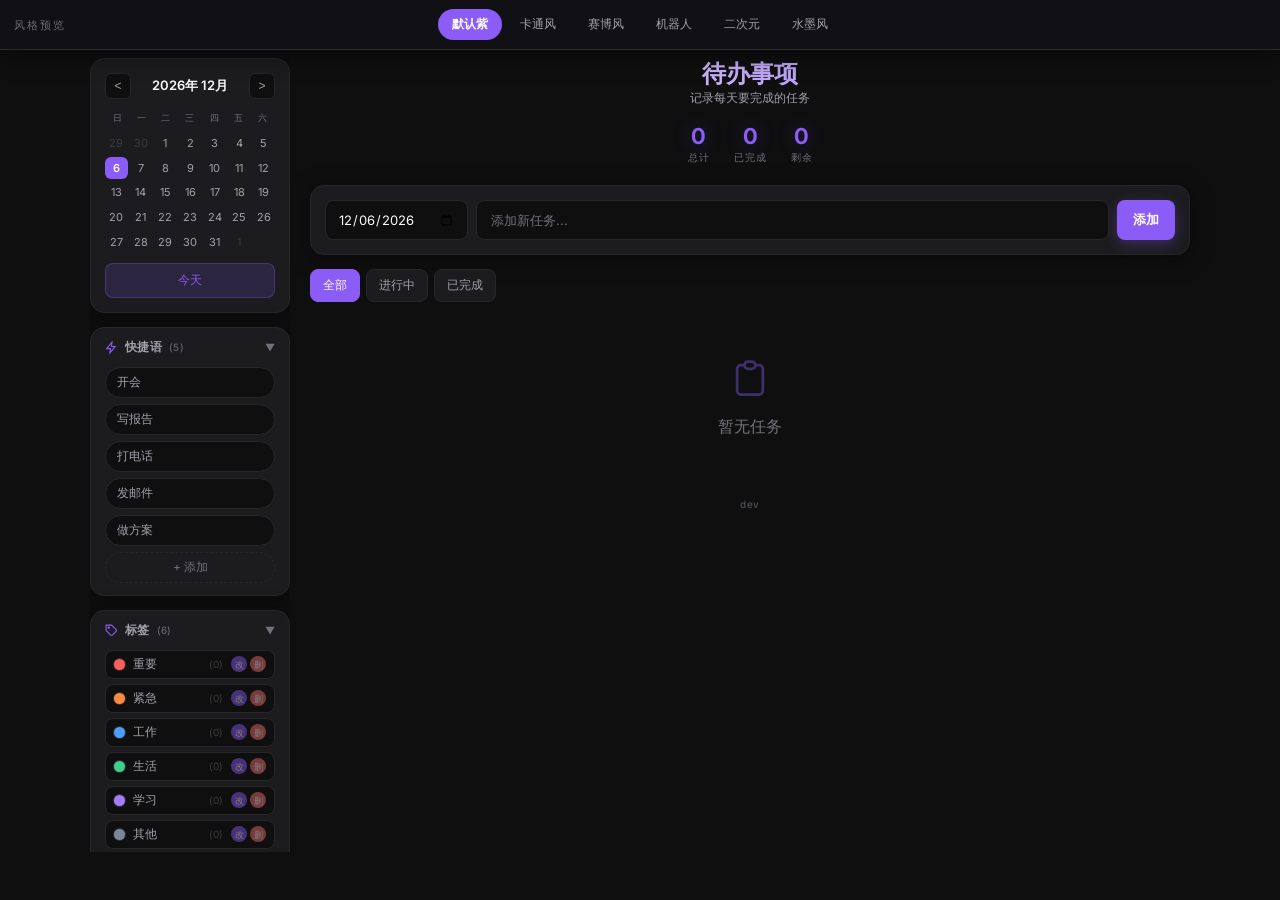
==== commit 91587474: "feat: 标签筛选 — 点标签行只看该标签的事项 交互：侧栏标签行可点击切换筛选，再点一次取消；筛选中该行高亮，主区筛选条出现「标签：xxx ×」可一键取消。与「全部/进行中/已完成」取交集，被筛掉" ====
--- a/index.html
+++ b/index.html
@@ -310,6 +310,10 @@
     .label-list { display: flex; flex-direction: column; gap: 5px; }
     .label-row { display: flex; align-items: center; gap: 8px; padding: 5px 8px; background: var(--bg-primary); border: 1px solid var(--border); border-radius: 8px; cursor: grab; transition: border-color 0.15s, opacity 0.15s; }
     .label-row:hover { border-color: var(--accent); }
+    .label-row.filtering { border-color: var(--accent); background: var(--accent-light); }
+    .label-row.filtering .label-name { color: var(--accent); font-weight: 600; }
+    .label-row-count { font-size: 10px; color: var(--text-muted); flex-shrink: 0; }
+    .label-row-count.zero { opacity: .45; }
     .label-row.dragging { opacity: 0.4; cursor: grabbing; }
     .label-dot { width: 11px; height: 11px; border-radius: 50%; flex-shrink: 0; box-shadow: 0 0 0 1px rgba(255,255,255,.14); }
     .label-name { flex: 1; min-width: 0; font-size: 12px; color: var(--text-secondary); overflow: hidden; text-overflow: ellipsis; white-space: nowrap; }
@@ -338,6 +342,11 @@
     .label-confirm-ok { background: var(--danger); color: #fff; font-weight: 600; }
     .label-confirm-cancel { background: var(--bg-primary); color: var(--text-secondary); border: 1px solid var(--border); }
     .label-confirm-cancel:hover { border-color: var(--text-muted); color: var(--text-primary); }
+    /* 主栏筛选条上的「当前标签筛选」标记 */
+    .label-filter-chip { display: none; align-items: center; gap: 5px; padding: 5px 6px 5px 10px; background: var(--accent-light); border: 1px solid var(--accent-glow); border-radius: 8px; font-size: 12px; font-weight: 500; color: var(--accent); }
+    .label-filter-chip.show { display: inline-flex; }
+    .label-filter-x { width: 16px; height: 16px; padding: 0; border: none; border-radius: 50%; background: var(--accent); color: #fff; cursor: pointer; font-size: 11px; line-height: 1; font-family: inherit; display: inline-flex; align-items: center; justify-content: center; flex-shrink: 0; }
+    .label-filter-x:hover { background: var(--danger); }
     .label-editor-actions { display: flex; gap: 6px; margin-top: 10px; }
     .label-editor-actions button { flex: 1; padding: 7px 12px; border-radius: 8px; font-size: 12px; font-family: inherit; cursor: pointer; border: none; }
     .label-save { background: var(--accent); color: #fff; font-weight: 600; }
@@ -406,7 +415,7 @@
         </div>
         <div class="label-body" id="label-body">
           <div class="label-list" id="label-list"></div>
-          <div class="label-hint">按住标签拖到右侧任务上，即可给该任务加标签</div>
+          <div class="label-hint">点标签行 = 只看该标签的事项<br>按住标签拖到右侧任务上 = 给任务加标签</div>
           <div class="label-editor" id="label-editor">
             <input type="text" id="label-input" placeholder="标签名称，回车保存..." maxlength="20" title="改名即时生效：任务上的标签会立刻跟着变">
             <div class="label-palette" id="label-palette"></div>
@@ -445,6 +454,7 @@
         <button class="filter-btn active" data-filter="all">全部</button>
         <button class="filter-btn" data-filter="active">进行中</button>
         <button class="filter-btn" data-filter="completed">已完成</button>
+        <span class="label-filter-chip" id="label-filter-chip"></span>
       </div>
       <div class="todo-list" id="todo-list"></div>
       <div class="clear-completed" id="clear-container" style="display:none;"><button class="btn-clear" id="clear-btn">清除已完成</button></div>
@@ -689,9 +699,50 @@
   if (section) section.classList.toggle('collapsed', collapsedDates.has(dateKey));
 }
 
+/* ---------- 标签筛选：点标签行 = 只看带该标签的事项 ---------- */
+/* 与「全部 / 进行中 / 已完成」取交集：两个条件同时满足才显示。
+   再点一次同一个标签 = 取消筛选。 */
+function toggleLabelFilter(id) {
+  if (!labelDef(id)) return;
+  labelFilter = (labelFilter === id) ? null : id;
+  saveLabelUI();
+  renderLabelPanel();
+  render();
+}
+
+function clearLabelFilter() {
+  if (!labelFilter) return;
+  labelFilter = null;
+  saveLabelUI();
+  renderLabelPanel();
+  render();
+}
+
+/* 主栏筛选条上的「标签：xxx ×」标记 */
+function renderLabelFilterChip() {
+  const chip = document.getElementById('label-filter-chip');
+  if (!chip) return;
+  chip.innerHTML = '';
+  if (!labelFilter) { chip.classList.remove('show'); return; }
+  if (!labelDef(labelFilter)) { labelFilter = null; chip.classList.remove('show'); return; }
+  const name = document.createElement('span');
+  name.textContent = '标签：' + labelName(labelFilter);
+  const x = document.createElement('button');
+  x.type = 'button';
+  x.className = 'label-filter-x';
+  x.textContent = '×';
+  x.title = '取消标签筛选';
+  x.addEventListener('click', ev => { ev.stopPropagation(); clearLabelFilter(); });
+  chip.appendChild(name);
+  chip.appendChild(x);
+  chip.classList.add('show');
+}
+
 function getGroupedTodos() {
   let filtered = currentFilter === 'active' ? todos.filter(x => !x.completed) :
                  currentFilter === 'completed' ? todos.filter(x => x.completed) : todos;
+  // 标签筛选：只保留带该标签的事项（与状态筛选取交集）
+  if (labelFilter) filtered = filtered.filter(t => t.labels && t.labels.indexOf(labelFilter) >= 0);
   const today = formatDateKey(new Date());
   const grouped = {};
   // 顺延口径：今天之前（任意日期，不只昨天）所有未完成任务，移入今天分组。
@@ -789,6 +840,7 @@
   }
   // 标签用 DOM API 单独渲染：名称来自标签表，用 textContent 写入，不做字符串拼接
   renderItemLabels();
+  renderLabelFilterChip();
   clearContainer.style.display = todos.some(t => t.completed) ? 'block' : 'none';
   updateStats();
   syncInputClear();
@@ -1036,6 +1088,7 @@
 let labelEditingColor = LABEL_PALETTE[4];
 let labelEditingName = '';          // 打开编辑器时的原名（点「取消」时回滚用）
 let labelPendingDelete = null;      // 已点「删」、等待二次确认的标签 id
+let labelFilter = null;             // 当前标签筛选（标签 id），null = 不筛
 let labelCollapsed = false;
 
 const labelCard = document.getElementById('label-card');
@@ -1084,6 +1137,9 @@
       labelEditingColor = /^#[0-9a-fA-F]{6}$/.test(d.editingColor) ? d.editingColor : LABEL_PALETTE[4];
       labelEditingName = typeof d.editingName === 'string' ? d.editingName : '';
       labelPendingDelete = typeof d.pendingDelete === 'string' ? d.pendingDelete : null;
+      labelFilter = typeof d.filter === 'string' ? d.filter : null;
+      // 标签可能已被删（换了浏览器 / 清了标签表），筛选自动失效
+      if (labelFilter && !labels.some(l => l.id === labelFilter)) labelFilter = null;
     }
   } catch (e) {}
 }
@@ -1094,7 +1150,8 @@
       editingId: labelEditingId,
       editingColor: labelEditingColor,
       editingName: labelEditingName,
-      pendingDelete: labelPendingDelete
+      pendingDelete: labelPendingDelete,
+      filter: labelFilter
     }));
   } catch (e) {}
 }
@@ -1130,10 +1187,10 @@
   labelList.innerHTML = '';
   labels.forEach(l => {
     const row = document.createElement('div');
-    row.className = 'label-row';
+    row.className = 'label-row' + (labelFilter === l.id ? ' filtering' : '');
     row.draggable = true;
     row.dataset.labelId = l.id;
-    row.title = '按住拖到任务上';
+    row.title = '点一下只看该标签的事项；按住可拖到任务上';
 
     const dot = document.createElement('span');
     dot.className = 'label-dot';
@@ -1142,6 +1199,12 @@
     const name = document.createElement('span');
     name.className = 'label-name';
     name.textContent = l.name;
+
+    // 该标签下有多少个事项（顺带告诉用户哪些标签值得筛）
+    const used = todos.filter(t => (t.labels || []).indexOf(l.id) >= 0).length;
+    const count = document.createElement('span');
+    count.className = 'label-row-count' + (used ? '' : ' zero');
+    count.textContent = '(' + used + ')';
 
     const actions = document.createElement('span');
     actions.className = 'label-row-actions';
@@ -1164,7 +1227,17 @@
     actions.appendChild(delBtn);
     row.appendChild(dot);
     row.appendChild(name);
+    row.appendChild(count);
     row.appendChild(actions);
+
+    // 点标签行 = 切换筛选。按下与抬起位置差得多说明是在拖动，不能当成点击。
+    let downX = 0, downY = 0;
+    row.addEventListener('mousedown', e => { downX = e.clientX; downY = e.clientY; });
+    row.addEventListener('click', e => {
+      if (Math.abs(e.clientX - downX) > 4 || Math.abs(e.clientY - downY) > 4) return;
+      toggleLabelFilter(l.id);
+    });
+
     row.addEventListener('dragstart', onLabelDragStart);
     row.addEventListener('dragend', onLabelDragEnd);
     labelList.appendChild(row);
@@ -1343,6 +1416,9 @@
   if (!d) return;
   labels = labels.filter(l => l.id !== id);
   saveLabels();
+  if (labelPendingDelete === id) labelPendingDelete = null;   // 待确认条关掉
+  if (labelFilter === id) labelFilter = null;                 // 正在筛的标签被删了，筛选自动失效
+  saveLabelUI();
   let changed = false;
   todos.forEach(t => {
     if (t.labels && t.labels.indexOf(id) >= 0) {
@@ -1351,7 +1427,6 @@
     }
   });
   if (changed) saveTodos();
-  if (labelPendingDelete === id) { labelPendingDelete = null; saveLabelUI(); }
   if (labelEditingId === id) closeLabelEditor(false);
   renderLabelPanel();
   render();
@@ -1435,6 +1510,7 @@
   t.labels.push(labelId);
   saveTodos();
   render();
+  renderLabelPanel();   // 面板上的「该标签有多少事项」计数要跟着变
 }
 
 function removeLabelFromTodo(todoId, labelId) {
@@ -1445,6 +1521,7 @@
   t.labels.splice(i, 1);
   saveTodos();
   render();
+  renderLabelPanel();
 }
 
 /* ---------- 拖放：把全局标签拖到某个任务上 ---------- */
